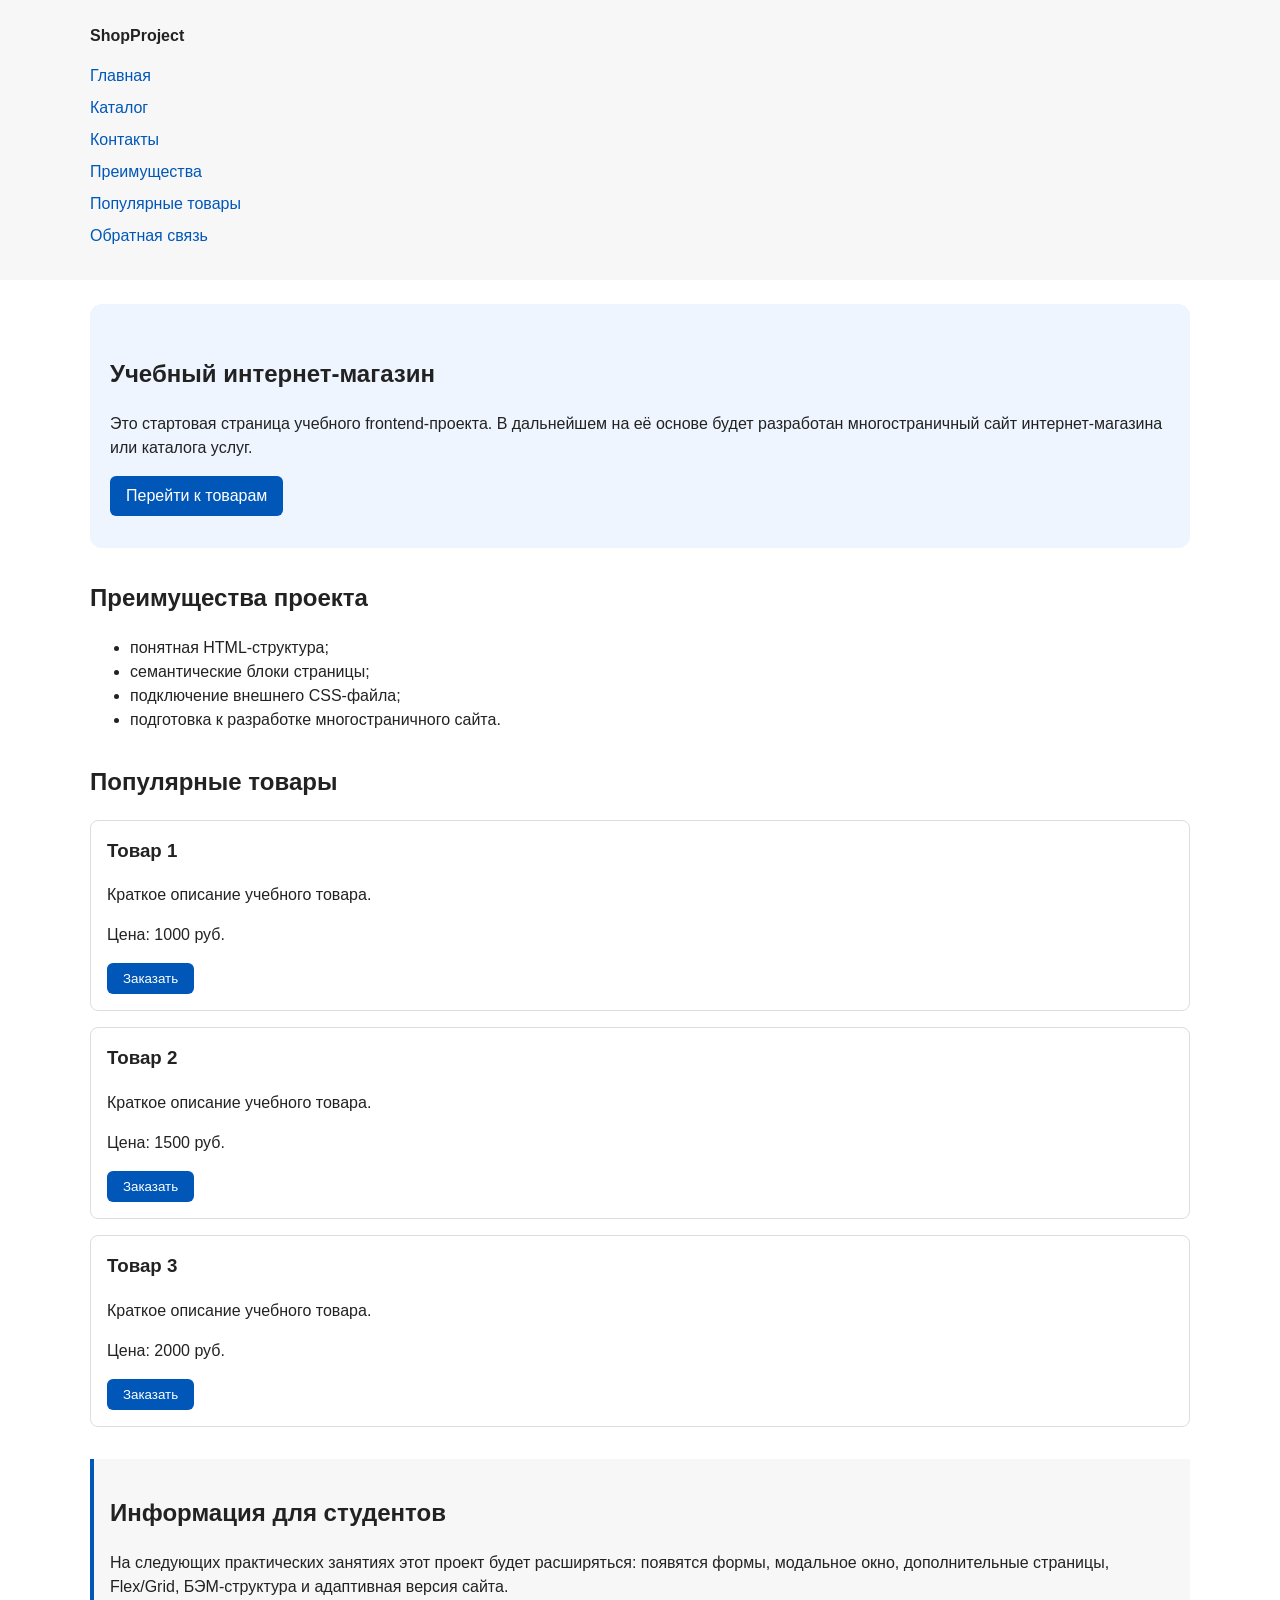
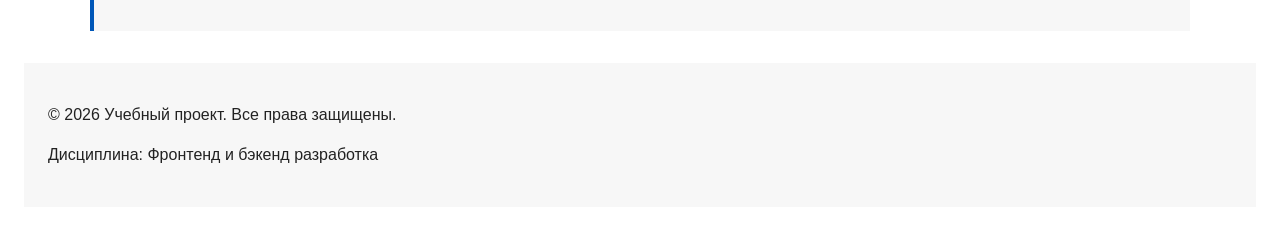
==== index.html @ a0bdad2a "feat: add multi-page structure navigation and anchors" ====
<!DOCTYPE html>
<html lang="ru">
<head>
  <meta charset="UTF-8">
  <meta name="viewport" content="width=device-width, initial-scale=1.0">
  <title>Учебный интернет-магазин</title>
  <link rel="stylesheet" href="css/style.css">
  <script src="js/main.js" defer></script>
  <meta property="og:type" content="website">
    <meta property="og:title" content="Учебный интернет-магазин">
    <meta property="og:description" content="Учебный frontend-проект интернет-магазина.">
    <meta property="og:image" content="https://menvika.github.io/kr1-html-css-shop/images/сatalog.jpg">
</head>
<body>
    <header>
  <div class="site-header">
    <a class="site-logo" href="index.html">ShopProject</a>
<nav class="site-nav" aria-label="Основная навигация">
  <ul class="site-nav__list">
    <li><a href="index.html">Главная</a></li>
    <li><a href="catalog.html">Каталог</a></li>
    <li><a href="contacts.html">Контакты</a></li>
    <li><a href="index.html#advantages">Преимущества</a></li>
    <li><a href="index.html#popular">Популярные товары</a></li>
    <li><a href="index.html#contacts">Обратная связь</a></li>
  </ul>
</nav>

  </div>
</header>
<main>
  <section class="hero">
  <h1>Учебный интернет-магазин</h1>
  <p>
    Это стартовая страница учебного frontend-проекта.
    В дальнейшем на её основе будет разработан многостраничный сайт
    интернет-магазина или каталога услуг.
  </p>
  <a class="button" href="#popular">Перейти к товарам</a>
</section>
<section class="section" id="advantages">
  <h2>Преимущества проекта</h2>

  <ul class="advantages-list">
    <li>понятная HTML-структура;</li>
    <li>семантические блоки страницы;</li>
    <li>подключение внешнего CSS-файла;</li>
    <li>подготовка к разработке многостраничного сайта.</li>
  </ul>
</section>
<section class="section" id="popular">
  <h2>Популярные товары</h2>

  <article class="product-card">
    <h3>Товар 1</h3>
    <p>Краткое описание учебного товара.</p>
    <p>Цена: 1000 руб.</p>
    <button class="button product-card__button" type="button" data-product="Товар 1">
  Заказать
</button>

  </article>

  <article class="product-card">
    <h3>Товар 2</h3>
    <p>Краткое описание учебного товара.</p>
    <p>Цена: 1500 руб.</p>
    <button class="button product-card__button" type="button" data-product="Товар 2">
  Заказать
</button>

  </article>

  <article class="product-card">
    <h3>Товар 3</h3>
    <p>Краткое описание учебного товара.</p>
    <p>Цена: 2000 руб.</p>
    <button class="button product-card__button" type="button" data-product="Товар 3">
  Заказать
</button>
  </article>
</section>
  <aside class="aside-info">
    <h2>Информация для студентов</h2>
    <p>
      На следующих практических занятиях этот проект будет расширяться:
      появятся формы, модальное окно, дополнительные страницы, Flex/Grid,
      БЭМ-структура и адаптивная версия сайта.
    </p>
  </aside>
  <footer id="contacts">
    <p>&copy; 2026 Учебный проект. Все права защищены.</p>
    <p>Дисциплина: Фронтенд и бэкенд разработка</p>
  </footer>
</main>
<dialog class="order-dialog" id="order-dialog" aria-labelledby="order-dialog-title">
  <h2 id="order-dialog-title">Оформление заявки</h2>

  <form class="order-form" id="order-form" action="#" method="post" novalidate>
    <input id="selected-product" name="selected-product" type="hidden">

    <div class="form-field">
      <label for="order-name">Имя</label>
      <input
        id="order-name"
        name="name"
        type="text"
        placeholder="Введите ваше имя"
        minlength="2"
        autocomplete="given-name"
        required
      >
    </div>

    <div class="form-field">
      <label for="order-email">E-mail</label>
      <input
        id="order-email"
        name="email"
        type="email"
        placeholder="example@mail.ru"
        autocomplete="email"
        required
      >
    </div>

    <div class="form-field">
      <label for="order-phone">Телефон</label>
      <input
        id="order-phone"
        name="phone"
        type="tel"
        inputmode="tel"
        placeholder="+7 (900) 000-00-00"
        pattern="^\+7 \(\d{3}\) \d{3}-\d{2}-\d{2}$"
        required
      >
      <small>Формат: +7 (900) 000-00-00</small>
    </div>

    <div class="form-field">
      <label for="order-date">Дата связи</label>
      <input
        id="order-date"
        name="date"
        type="date"
      >
    </div>

    <div class="form-field">
      <label for="order-topic">Тема заявки</label>
      <select id="order-topic" name="topic" required>
        <option value="">Выберите тему</option>
        <option value="product">Заказ товара</option>
        <option value="consultation">Консультация</option>
        <option value="delivery">Доставка</option>
      </select>
</div>

    <div class="form-field">
      <label for="order-comment">Комментарий</label>
      <textarea
        id="order-comment"
        name="comment"
        rows="4"
        placeholder="Укажите дополнительную информацию"
      ></textarea>
    </div>

    <div class="form-field form-field--checkbox">
      <label>
        <input
          id="order-agreement"
          name="agreement"
          type="checkbox"
          required
        >
        Я согласен на обработку данных
      </label>
    </div>

    <div class="form-actions">
      <button type="button" id="close-order-dialog">Закрыть</button>
      <button type="submit">Отправить заявку</button>
    </div>
  </form>
</dialog>

<p class="success-message" id="success-message" hidden>
  Форма успешно отправлена!
</p>

</body>
</html>
---- css/style.css ----
/* ===============================
   1. Переменные проекта
   =============================== */
:root {
  /* Основные цвета проекта */
  --color-bg: #ffffff;
  --color-text: #222222;
  --color-muted: #666666;
  --color-primary: #0057b8;
  --color-primary-dark: #003f86;
  --color-border: #dddddd;
  --color-surface: #f7f7f7;
  --color-surface-accent: #eef5ff;
  --color-danger: #b00020;
  --color-success: #168a2f;
  --color-success-bg: #eefaf0;
  --color-white: #ffffff;

  /* Отступы */
  --space-xs: 4px;
  --space-sm: 8px;
  --space-md: 16px;
  --space-lg: 24px;
  --space-xl: 32px;

  /* Скругления */
  --radius-sm: 6px;
  --radius-md: 8px;
  --radius-lg: 12px;

  /* Размеры */
  --container-width: 1100px;
}

/* ===============================
   2. Базовые стили
   =============================== */

* {
  box-sizing: border-box;
}

body {
  margin: 0;
  font-family: Arial, sans-serif;
  line-height: 1.5;
  color: var(--color-text);
  background-color: var(--color-bg);
}

/* ===============================
   3. Общие элементы интерфейса
   =============================== */

a {
  color: var(--color-primary);
}

a:hover {
  color: var(--color-primary-dark);
}

a:focus-visible {
  outline: 2px solid var(--color-primary);
  outline-offset: 3px;
}

/* ===============================
   4. Компоненты страницы
   =============================== */

.hero {
  max-width: var(--container-width);
  margin: 0 auto var(--space-xl);
  padding: var(--space-xl) var(--space-lg);
  background-color: var(--color-surface-accent);
  border-radius: var(--radius-lg);
}

.section {
  max-width: var(--container-width);
  margin: 0 auto var(--space-xl);
}

.section h2 {
  margin-top: 0;
}

/* ===============================
   5. Форма и модальное окно
   =============================== */

.order-dialog {
  width: min(100% - 32px, 560px);
  padding: var(--space-lg);
  border: none;
  border-radius: var(--radius-lg);
}

.order-dialog::backdrop {
  background-color: rgba(0, 0, 0, 0.5);
}

.form-field {
  margin-bottom: var(--space-md);
}

.form-field label {
  display: block;
  margin-bottom: var(--space-xs);
}

.form-field input,
.form-field select,
.form-field textarea {
  width: 100%;
  padding: 10px 12px;
  border: 1px solid var(--color-border);
  border-radius: var(--radius-sm);
  font: inherit;
}

.form-field input[type="checkbox"] {
  width: auto;
}

.form-field small {
  display: block;
  margin-top: var(--space-xs);
  color: var(--color-muted);
}

* {
  box-sizing: border-box;
}

header,
main,
footer {
  padding: var(--space-lg);
}

header {
  background-color: var(--color-surface);
}

footer {
  background-color: var(--color-surface);
}

/*
  Ограничиваем ширину содержимого шапки,
  чтобы оно не растягивалось слишком сильно на широких экранах.
*/
.site-header {
  max-width: 1100px;
  margin: 0 auto;
}

/*
  Оформляем текстовый логотип.
*/
.site-logo {
  font-weight: bold;
  text-decoration: none;
  color: #222222;
}

/*
  Убираем стандартные отступы и маркеры списка навигации.
*/
.site-nav__list {
  padding: 0;
  margin: 16px 0 0;
  list-style: none;
}

/*
  Добавляем расстояние между пунктами меню.
*/
.site-nav__list li {
  margin-bottom: 8px;
}

/*
  Оформляем ссылки меню.
*/
.site-nav__list a {
  color: #0057b8;
  text-decoration: none;
}

/*
  При наведении мыши подчёркиваем ссылку.
  Подробно состояния интерфейса будут рассмотрены в практической работе 1.7.
*/
.site-nav__list a:hover {
  text-decoration: underline;
}
/*
  Hero-блок — первый крупный блок страницы.
  Он визуально отделяется от остальных разделов фоном и отступами.
*/
.hero {
  max-width: 1100px;
  margin: 0 auto 32px;
  padding: 32px 20px;
  background-color: #eef5ff;
  border-radius: 12px;
}

/*
  Общий класс для разделов страницы.
*/
.section {
  max-width: 1100px;
  margin: 0 auto 32px;
}

/*
  Убираем лишний верхний отступ у заголовков разделов.
*/
.section h2 {
  margin-top: 0;
}
/*
  Карточка товара — самостоятельный блок.
  На следующих занятиях карточки будут доработаны и выстроены в сетку.
*/
.product-card {
  margin-bottom: var(--space-md);
  padding: var(--space-md);
  border: 1px solid var(--color-border);
  border-radius: var(--radius-md);
  background-color: var(--color-bg);
}

.product-card:hover {
  border-color: var(--color-primary);
}

.product-card h3 {
  margin-top: 0;
}

/*
  Пока это обычная ссылка, но визуально она оформляется как кнопка.
*/
.button {
  display: inline-block;
  padding: var(--space-sm) var(--space-md);
  color: var(--color-white);
  background-color: var(--color-primary);
  text-decoration: none;
  border: none;
  border-radius: var(--radius-sm);
  cursor: pointer;
}

.button:hover {
  background-color: var(--color-primary-dark);
}

.button:focus-visible {
  outline: 2px solid var(--color-primary);
  outline-offset: 3px;
}

.button:disabled {
  opacity: 0.6;
  cursor: not-allowed;
}

/*
  Дополнительный информационный блок.
*/
.aside-info {
  max-width: var(--container-width);
  margin: 0 auto var(--space-xl);
  padding: var(--space-md);
  border-left: 4px solid var(--color-primary);
  background-color: var(--color-surface);
}


/*
  Видимый фокус для клавиатурной навигации.
*/
.form-field input:hover,
.form-field select:hover,
.form-field textarea:hover {
  border-color: var(--color-primary);
}

.form-field input:focus-visible,
.form-field select:focus-visible,
.form-field textarea:focus-visible,
.form-actions button:focus-visible {
  outline: 2px solid var(--color-primary);
  outline-offset: 3px;
}

[aria-invalid="true"] {
  border-color: var(--color-danger);
}

/*
  Кнопки формы.
*/
.form-actions {
  display: flex;
  gap: 12px;
  margin-top: 20px;
}

/*
  Сообщение об успешной отправке.
*/
.success-message {
  max-width: var(--container-width);
  margin: var(--space-lg) auto;
  padding: var(--space-md);
  border-left: 4px solid var(--color-success);
  background-color: var(--color-success-bg);
}
.breadcrumbs {
  max-width: var(--container-width);
  margin: 0 auto var(--space-md);
  font-size: 14px;
  color: var(--color-muted);
}

.breadcrumbs a {
  color: var(--color-primary);
}

.breadcrumbs span::before {
  content: " / ";
  color: var(--color-muted);
}
html {
  scroll-behavior: smooth;
}
:target {
  outline: 2px dashed var(--color-primary);
  outline-offset: 4px;
}
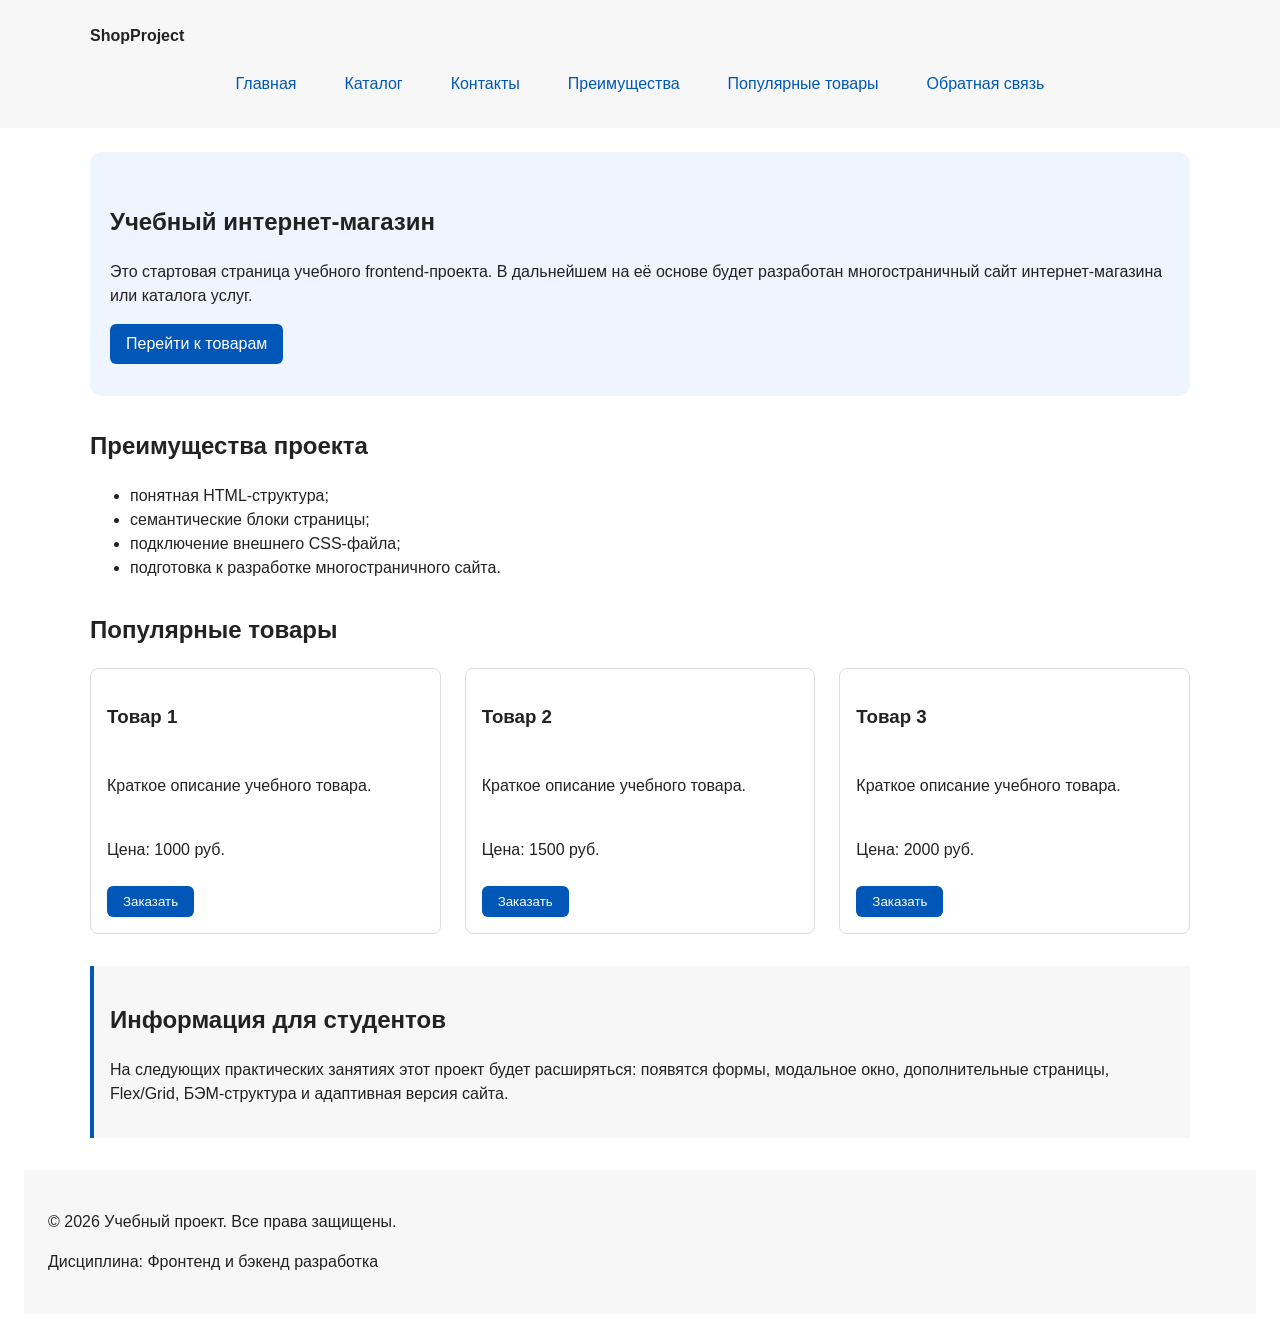
==== commit 961ada34: "feat: add flex navigation and grid catalog layout" ====
--- a/index.html
+++ b/index.html
@@ -51,34 +51,34 @@
 <section class="section" id="popular">
   <h2>Популярные товары</h2>
 
-  <article class="product-card">
-    <h3>Товар 1</h3>
-    <p>Краткое описание учебного товара.</p>
-    <p>Цена: 1000 руб.</p>
-    <button class="button product-card__button" type="button" data-product="Товар 1">
-  Заказать
-</button>
+  <div class="products-grid">
+    <article class="product-card">
+      <h3>Товар 1</h3>
+      <p>Краткое описание учебного товара.</p>
+      <p>Цена: 1000 руб.</p>
+      <button class="button product-card__button" type="button" data-product="Товар 1">
+        Заказать
+      </button>
+    </article>
 
-  </article>
+    <article class="product-card">
+      <h3>Товар 2</h3>
+      <p>Краткое описание учебного товара.</p>
+      <p>Цена: 1500 руб.</p>
+      <button class="button product-card__button" type="button" data-product="Товар 2">
+        Заказать
+      </button>
+    </article>
 
-  <article class="product-card">
-    <h3>Товар 2</h3>
-    <p>Краткое описание учебного товара.</p>
-    <p>Цена: 1500 руб.</p>
-    <button class="button product-card__button" type="button" data-product="Товар 2">
-  Заказать
-</button>
-
-  </article>
-
-  <article class="product-card">
-    <h3>Товар 3</h3>
-    <p>Краткое описание учебного товара.</p>
-    <p>Цена: 2000 руб.</p>
-    <button class="button product-card__button" type="button" data-product="Товар 3">
-  Заказать
-</button>
-  </article>
+    <article class="product-card">
+      <h3>Товар 3</h3>
+      <p>Краткое описание учебного товара.</p>
+      <p>Цена: 2000 руб.</p>
+      <button class="button product-card__button" type="button" data-product="Товар 3">
+        Заказать
+      </button>
+    </article>
+  </div>
 </section>
   <aside class="aside-info">
     <h2>Информация для студентов</h2>
--- a/css/style.css
+++ b/css/style.css
@@ -170,24 +170,27 @@
   Убираем стандартные отступы и маркеры списка навигации.
 */
 .site-nav__list {
+  display: flex;
+  flex-wrap: wrap;
+  justify-content: center;
+  align-items: center;
+  gap: var(--space-md);
   padding: 0;
-  margin: 16px 0 0;
+  margin: var(--space-md) 0 0;
   list-style: none;
 }
 
-/*
-  Добавляем расстояние между пунктами меню.
-*/
-.site-nav__list li {
-  margin-bottom: 8px;
-}
-
-/*
-  Оформляем ссылки меню.
-*/
 .site-nav__list a {
-  color: #0057b8;
+  display: inline-block;
+  padding: var(--space-sm) var(--space-md);
+  color: var(--color-primary);
   text-decoration: none;
+  border-radius: var(--radius-sm);
+}
+
+.site-nav__list a:hover {
+  color: var(--color-white);
+  background-color: var(--color-primary);
 }
 
 /*
@@ -225,22 +228,21 @@
 }
 /*
   Карточка товара — самостоятельный блок.
-  На следующих занятиях карточки будут доработаны и выстроены в сетку.
 */
 .product-card {
-  margin-bottom: var(--space-md);
+  display: flex;
+  flex-direction: column;
+  gap: var(--space-sm);
+  margin-bottom: 0;
   padding: var(--space-md);
   border: 1px solid var(--color-border);
   border-radius: var(--radius-md);
   background-color: var(--color-bg);
 }
 
-.product-card:hover {
-  border-color: var(--color-primary);
-}
-
-.product-card h3 {
-  margin-top: 0;
+.product-card .button {
+  margin-top: auto;
+  align-self: flex-start;
 }
 
 /*
@@ -345,6 +347,57 @@
   outline: 2px dashed var(--color-primary);
   outline-offset: 4px;
 }
-
-
-
+.products-grid {
+  display: grid;
+  grid-template-columns: repeat(3, 1fr);
+  gap: var(--space-lg);
+}
+.catalog-layout {
+  max-width: var(--container-width);
+  margin: 0 auto var(--space-xl);
+  display: grid;
+  grid-template-columns: 260px 1fr;
+  grid-template-areas: "filters products";
+  gap: var(--space-lg);
+}
+
+.catalog-filters {
+  grid-area: filters;
+  padding: var(--space-md);
+  border: 1px solid var(--color-border);
+  border-radius: var(--radius-md);
+  background-color: var(--color-surface);
+}
+
+.catalog-products {
+  grid-area: products;
+}
+
+.filters-form {
+  display: grid;
+  gap: var(--space-md);
+}
+
+.filters-form fieldset {
+  margin: 0;
+  padding: var(--space-md);
+  border: 1px solid var(--color-border);
+  border-radius: var(--radius-sm);
+}
+
+.filters-form legend {
+  font-weight: 700;
+}
+
+.filters-form label {
+  display: block;
+  margin-bottom: var(--space-sm);
+}
+
+.filters-form input[type="number"] {
+  width: 100%;
+  padding: 8px 10px;
+  border: 1px solid var(--color-border);
+  border-radius: var(--radius-sm);
+  font: inherit;
+}
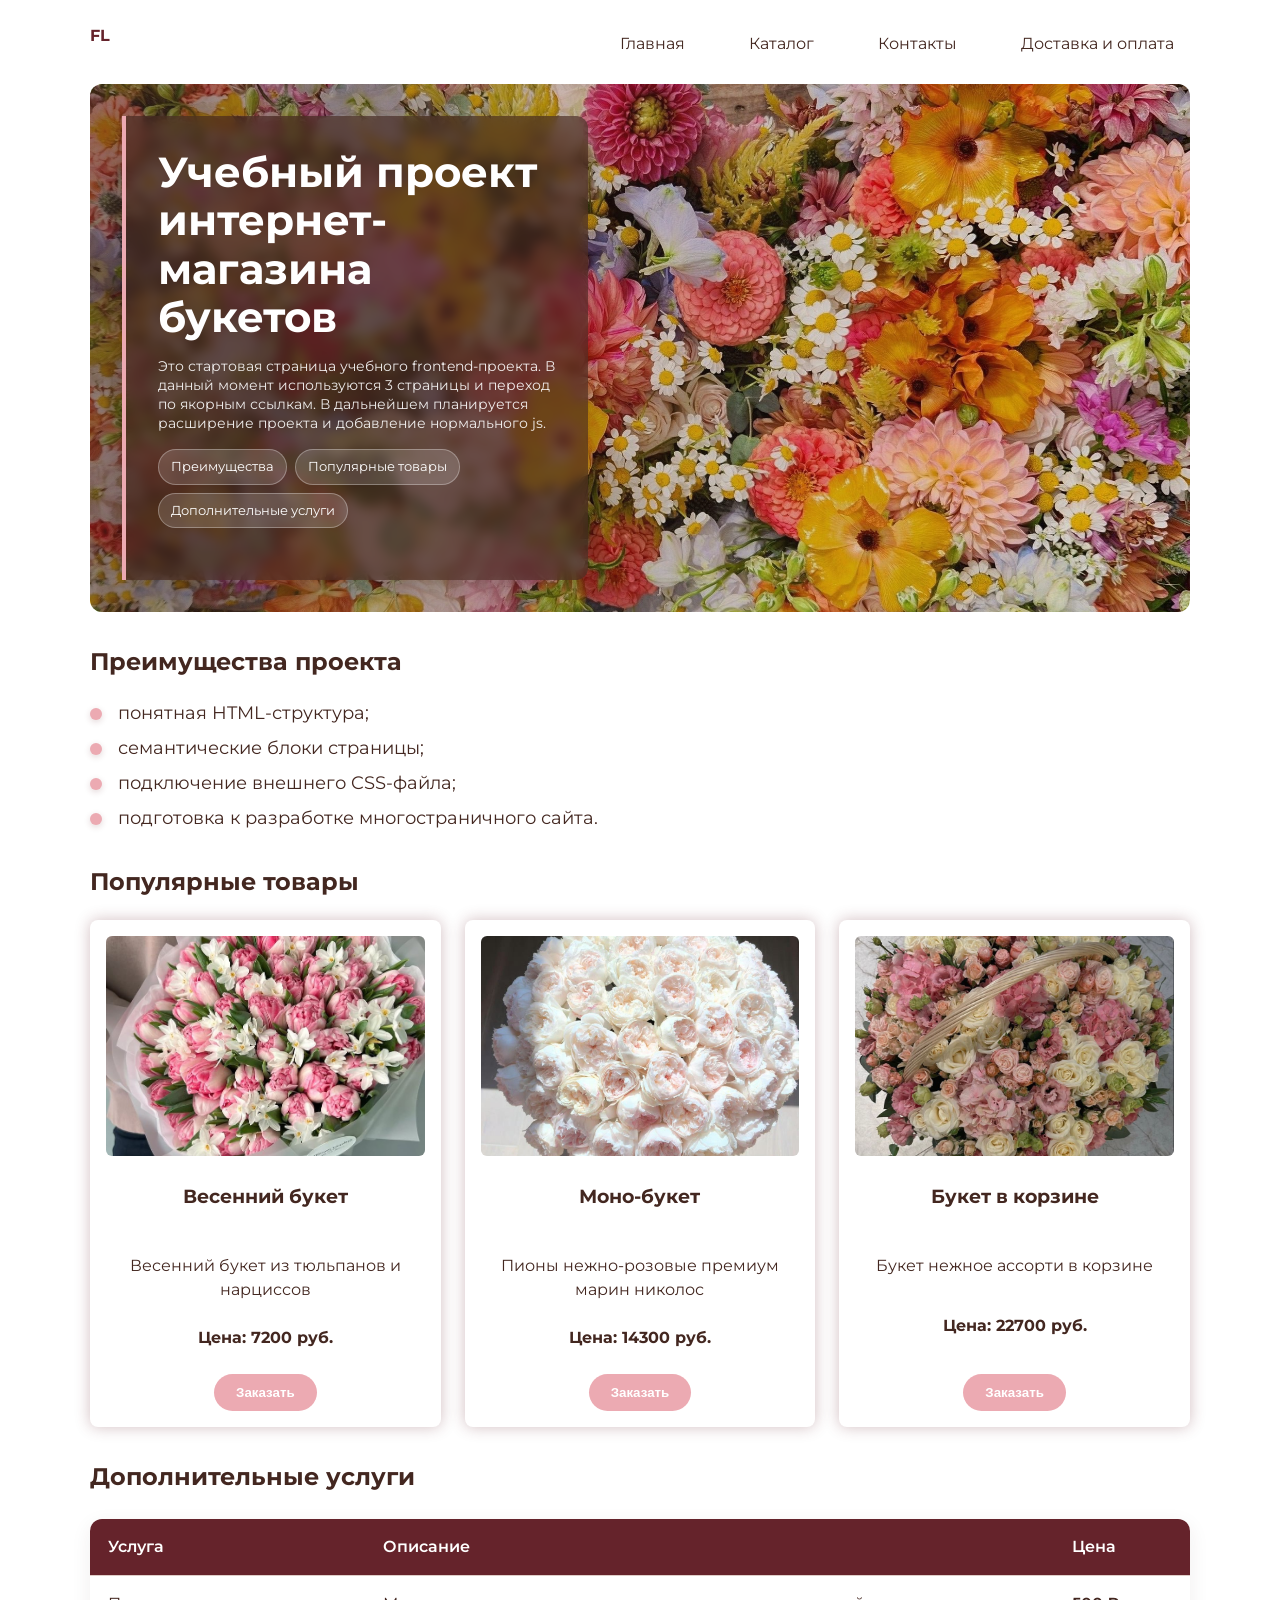
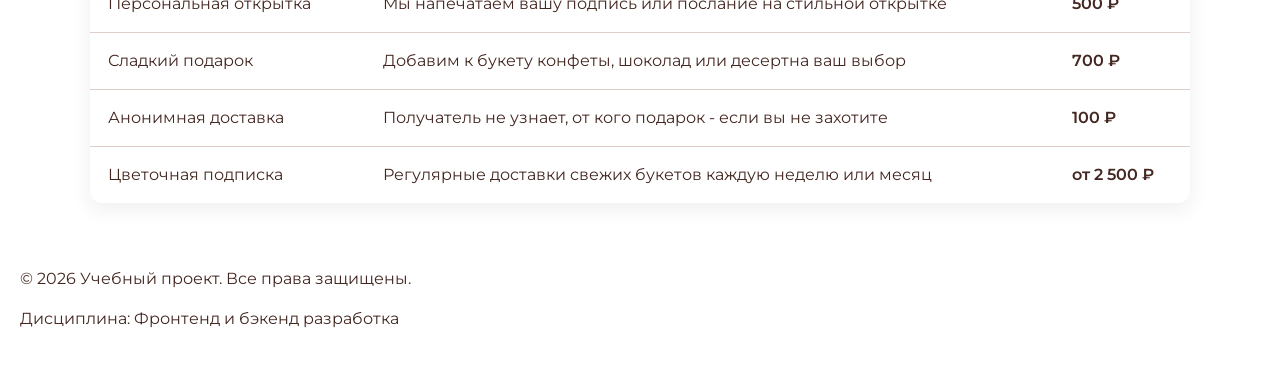
==== commit 91ef1b23: "1 часть дополнений к проекту" ====
--- a/index.html
+++ b/index.html
@@ -1,194 +1,199 @@
 <!DOCTYPE html>
 <html lang="ru">
-<head>
-  <meta charset="UTF-8">
-  <meta name="viewport" content="width=device-width, initial-scale=1.0">
-  <title>Учебный интернет-магазин</title>
-  <link rel="stylesheet" href="css/style.css">
-  <script src="js/main.js" defer></script>
-  <meta property="og:type" content="website">
-    <meta property="og:title" content="Учебный интернет-магазин">
-    <meta property="og:description" content="Учебный frontend-проект интернет-магазина.">
-    <meta property="og:image" content="https://menvika.github.io/kr1-html-css-shop/images/сatalog.jpg">
-</head>
-<body>
+  <head>
+    <meta charset="UTF-8" />
+    <meta name="viewport" content="width=device-width, initial-scale=1.0" />
+    <title>Учебный интернет-магазин цветов</title>
+    <link href="https://fonts.googleapis.com/css2?family=Montserrat:wght@300;400;700&display=swap" rel="stylesheet" />
+    <link rel="stylesheet" href="css/style.css" />
+    <link rel="icon" href="images/icon.png" type="image/png" />
+    <script src="js/main.js" defer></script>
+    <meta property="og:type" content="website" />
+    <meta property="og:title" content="Учебный интернет-магазин цветов" />
+    <meta property="og:description" content="Учебный frontend-проект интернет-магазина цветов." />
+    <meta property="og:image" content="https://menvika.github.io/kr1-html-css-shop/images/сatalog.jpg" />
+  </head>
+  <body>
     <header>
-  <div class="site-header">
-    <a class="site-logo" href="index.html">ShopProject</a>
-<nav class="site-nav" aria-label="Основная навигация">
-  <ul class="site-nav__list">
-    <li><a href="index.html">Главная</a></li>
-    <li><a href="catalog.html">Каталог</a></li>
-    <li><a href="contacts.html">Контакты</a></li>
-    <li><a href="index.html#advantages">Преимущества</a></li>
-    <li><a href="index.html#popular">Популярные товары</a></li>
-    <li><a href="index.html#contacts">Обратная связь</a></li>
-  </ul>
-</nav>
+      <div class="site-header">
+        <nav class="site-nav" aria-label="Основная навигация">
+          <a class="site-logo" href="index.html">FL</a>
+          <ul class="site-nav__list">
+            <li><a href="index.html">Главная</a></li>
+            <li><a href="catalog.html">Каталог</a></li>
+            <li><a href="contacts.html">Контакты</a></li>
+            <li><a href="dostav.html">Доставка и оплата</a></li>
+          </ul>
+        </nav>
+      </div>
+    </header>
+    <main>
+      <section class="hero">
+        <section class="hero-image">
+          <div class="hero-content">
+            <div class="hero-desc">
+              <h1 class="hero-title">Учебный проект интернет-магазина букетов</h1>
+              <p>
+                Это стартовая страница учебного frontend-проекта. В данный момент
+                используются 3 страницы и переход по якорным ссылкам. В
+                дальнейшем планируется расширение проекта и добавление нормального
+                js.
+              </p>
+            </div>
 
-  </div>
-</header>
-<main>
-  <section class="hero">
-  <h1>Учебный интернет-магазин</h1>
-  <p>
-    Это стартовая страница учебного frontend-проекта.
-    В дальнейшем на её основе будет разработан многостраничный сайт
-    интернет-магазина или каталога услуг.
-  </p>
-  <a class="button" href="#popular">Перейти к товарам</a>
-</section>
-<section class="section" id="advantages">
-  <h2>Преимущества проекта</h2>
+            <nav class="hero-links">
+              <ul>
+                <li><a href="index.html#advantages">Преимущества</a></li>
+                <li><a href="index.html#popular">Популярные товары</a></li>
+                <li><a href="index.html#dopoln">Дополнительные услуги</a></li>
+              </ul>
+            </nav>
+          </div>
+        </section>
+      </section>
 
-  <ul class="advantages-list">
-    <li>понятная HTML-структура;</li>
-    <li>семантические блоки страницы;</li>
-    <li>подключение внешнего CSS-файла;</li>
-    <li>подготовка к разработке многостраничного сайта.</li>
-  </ul>
-</section>
-<section class="section" id="popular">
-  <h2>Популярные товары</h2>
+      <section class="section" id="advantages">
+        <h2>Преимущества проекта</h2>
 
-  <div class="products-grid">
-    <article class="product-card">
-      <h3>Товар 1</h3>
-      <p>Краткое описание учебного товара.</p>
-      <p>Цена: 1000 руб.</p>
-      <button class="button product-card__button" type="button" data-product="Товар 1">
-        Заказать
-      </button>
-    </article>
+        <ul class="advantages-list">
+          <li>понятная HTML-структура;</li>
+          <li>семантические блоки страницы;</li>
+          <li>подключение внешнего CSS-файла;</li>
+          <li>подготовка к разработке многостраничного сайта.</li>
+        </ul>
+      </section>
 
-    <article class="product-card">
-      <h3>Товар 2</h3>
-      <p>Краткое описание учебного товара.</p>
-      <p>Цена: 1500 руб.</p>
-      <button class="button product-card__button" type="button" data-product="Товар 2">
-        Заказать
-      </button>
-    </article>
+      <section class="section" id="popular">
+        <h2>Популярные товары</h2>
 
-    <article class="product-card">
-      <h3>Товар 3</h3>
-      <p>Краткое описание учебного товара.</p>
-      <p>Цена: 2000 руб.</p>
-      <button class="button product-card__button" type="button" data-product="Товар 3">
-        Заказать
-      </button>
-    </article>
-  </div>
-</section>
-  <aside class="aside-info">
-    <h2>Информация для студентов</h2>
-    <p>
-      На следующих практических занятиях этот проект будет расширяться:
-      появятся формы, модальное окно, дополнительные страницы, Flex/Grid,
-      БЭМ-структура и адаптивная версия сайта.
-    </p>
-  </aside>
-  <footer id="contacts">
-    <p>&copy; 2026 Учебный проект. Все права защищены.</p>
-    <p>Дисциплина: Фронтенд и бэкенд разработка</p>
-  </footer>
-</main>
-<dialog class="order-dialog" id="order-dialog" aria-labelledby="order-dialog-title">
-  <h2 id="order-dialog-title">Оформление заявки</h2>
+        <div class="products-grid">
+          <article class="product-card">
+            <img src="images/fl1.jpg" class="product-card__image" alt="Весенний букет" />
+            <h3>Весенний букет</h3>
+            <p>Весенний букет из тюльпанов и нарциссов</p>
+            <p class="product-price">Цена: 7200 руб.</p>
+            <button class="button product-card__button" type="button" data-product="Товар 1">Заказать</button>
+          </article>
 
-  <form class="order-form" id="order-form" action="#" method="post" novalidate>
-    <input id="selected-product" name="selected-product" type="hidden">
+          <article class="product-card">
+            <img src="images/fl2.jpg" class="product-card__image" alt="Моно-букет" />
+            <h3>Моно-букет</h3>
+            <p>Пионы нежно-розовые премиум марин николос</p>
+            <p class="product-price">Цена: 14300 руб.</p>
+            <button class="button product-card__button" type="button" data-product="Товар 2">Заказать</button>
+          </article>
 
-    <div class="form-field">
-      <label for="order-name">Имя</label>
-      <input
-        id="order-name"
-        name="name"
-        type="text"
-        placeholder="Введите ваше имя"
-        minlength="2"
-        autocomplete="given-name"
-        required
-      >
-    </div>
+          <article class="product-card">
+            <img src="images/fl3.jpg" class="product-card__image" alt="Букет в корзине" />
+            <h3>Букет в корзине</h3>
+            <p>Букет нежное ассорти в корзине</p>
+            <p class="product-price">Цена: 22700 руб.</p>
+            <button class="button product-card__button" type="button" data-product="Товар 3">Заказать</button>
+          </article>
+        </div>
+      </section>
 
-    <div class="form-field">
-      <label for="order-email">E-mail</label>
-      <input
-        id="order-email"
-        name="email"
-        type="email"
-        placeholder="example@mail.ru"
-        autocomplete="email"
-        required
-      >
-    </div>
+      <section id="dopoln" class="section">
+        <h2>Дополнительные услуги</h2>
 
-    <div class="form-field">
-      <label for="order-phone">Телефон</label>
-      <input
-        id="order-phone"
-        name="phone"
-        type="tel"
-        inputmode="tel"
-        placeholder="+7 (900) 000-00-00"
-        pattern="^\+7 \(\d{3}\) \d{3}-\d{2}-\d{2}$"
-        required
-      >
-      <small>Формат: +7 (900) 000-00-00</small>
-    </div>
+        <table class="services-table">
+          <thead>
+            <tr>
+              <th>Услуга</th>
+              <th>Описание</th>
+              <th>Цена</th>
+            </tr>
+          </thead>
 
-    <div class="form-field">
-      <label for="order-date">Дата связи</label>
-      <input
-        id="order-date"
-        name="date"
-        type="date"
-      >
-    </div>
+          <tbody>
+            <tr>
+              <td>Персональная открытка</td>
+              <td>Мы напечатаем вашу подпись или послание на стильной открытке</td>
+              <td>500 ₽</td>
+            </tr>
 
-    <div class="form-field">
-      <label for="order-topic">Тема заявки</label>
-      <select id="order-topic" name="topic" required>
-        <option value="">Выберите тему</option>
-        <option value="product">Заказ товара</option>
-        <option value="consultation">Консультация</option>
-        <option value="delivery">Доставка</option>
-      </select>
-</div>
+            <tr>
+              <td>Сладкий подарок</td>
+              <td>Добавим к букету конфеты, шоколад или десертна ваш выбор</td>
+              <td>700 ₽</td>
+            </tr>
 
-    <div class="form-field">
-      <label for="order-comment">Комментарий</label>
-      <textarea
-        id="order-comment"
-        name="comment"
-        rows="4"
-        placeholder="Укажите дополнительную информацию"
-      ></textarea>
-    </div>
+            <tr>
+              <td>Анонимная доставка</td>
+              <td>Получатель не узнает, от кого подарок - если вы не захотите</td>
+              <td>100 ₽</td>
+            </tr>
 
-    <div class="form-field form-field--checkbox">
-      <label>
-        <input
-          id="order-agreement"
-          name="agreement"
-          type="checkbox"
-          required
-        >
-        Я согласен на обработку данных
-      </label>
-    </div>
+            <tr>
+              <td>Цветочная подписка</td>
+              <td>Регулярные доставки свежих букетов каждую неделю или месяц</td>
+              <td>от 2 500 ₽</td>
+            </tr>
+          </tbody>
+        </table>
+      </section>
 
-    <div class="form-actions">
-      <button type="button" id="close-order-dialog">Закрыть</button>
-      <button type="submit">Отправить заявку</button>
-    </div>
-  </form>
-</dialog>
+      <footer id="contacts">
+        <p>&copy; 2026 Учебный проект. Все права защищены.</p>
+        <p>Дисциплина: Фронтенд и бэкенд разработка</p>
+      </footer>
+    </main>
 
-<p class="success-message" id="success-message" hidden>
-  Форма успешно отправлена!
-</p>
+    <dialog class="order-dialog" id="order-dialog" aria-labelledby="order-dialog-title">
+      <h2 id="order-dialog-title">Оформление заявки</h2>
 
-</body>
+      <form class="order-form" id="order-form" action="#" method="post" novalidate>
+        <input id="selected-product" name="selected-product" type="hidden" />
+
+        <div class="form-field">
+          <label for="order-name">Имя</label>
+          <input id="order-name" name="name" type="text" placeholder="Введите ваше имя" minlength="2" autocomplete="given-name" required />
+        </div>
+
+        <div class="form-field">
+          <label for="order-email">E-mail</label>
+          <input id="order-email" name="email" type="email" placeholder="example@mail.ru" autocomplete="email" required />
+        </div>
+
+        <div class="form-field">
+          <label for="order-phone">Телефон</label>
+          <input id="order-phone" name="phone" type="tel" inputmode="tel" placeholder="+7 (900) 000-00-00" pattern="^\+7 \(\d{3}\) \d{3}-\d{2}-\d{2}$" required />
+          <small>Формат: +7 (900) 000-00-00</small>
+        </div>
+
+        <div class="form-field">
+          <label for="order-date">Дата связи</label>
+          <input id="order-date" name="date" type="date" />
+        </div>
+
+        <div class="form-field">
+          <label for="order-topic">Тема заявки</label>
+          <select id="order-topic" name="topic" required>
+            <option value="">Выберите тему</option>
+            <option value="product">Заказ товара</option>
+            <option value="consultation">Консультация</option>
+            <option value="delivery">Доставка</option>
+          </select>
+        </div>
+
+        <div class="form-field">
+          <label for="order-comment">Комментарий</label>
+          <textarea id="order-comment" name="comment" rows="4" placeholder="Укажите дополнительную информацию"></textarea>
+        </div>
+
+        <div class="form-field form-field--checkbox">
+          <label>
+            <input id="order-agreement" name="agreement" type="checkbox" required /> Я согласен на обработку данных
+          </label>
+        </div>
+
+        <div class="form-actions">
+          <button type="button" id="close-order-dialog">Закрыть</button>
+          <button type="submit">Отправить заявку</button>
+        </div>
+      </form>
+    </dialog>
+
+    <p class="success-message" id="success-message" hidden>Форма успешно отправлена!</p>
+  </body>
 </html>
--- a/css/style.css
+++ b/css/style.css
@@ -1,20 +1,23 @@
+
 /* ===============================
    1. Переменные проекта
    =============================== */
+
 :root {
   /* Основные цвета проекта */
   --color-bg: #ffffff;
-  --color-text: #222222;
-  --color-muted: #666666;
-  --color-primary: #0057b8;
-  --color-primary-dark: #003f86;
-  --color-border: #dddddd;
-  --color-surface: #f7f7f7;
+  --color-text: #432720;
+  --color-black: #000000;
+  --color-primary: #ecaab2;
+  --color-primary-dark: #65232b;
+  --color-border: #dfcdc7;
+  --color-surface: #ffffff;
   --color-surface-accent: #eef5ff;
-  --color-danger: #b00020;
-  --color-success: #168a2f;
+  --color-danger: #7e212c;
+  --color-success: #4cab60;
   --color-success-bg: #eefaf0;
   --color-white: #ffffff;
+  --color-ivory: #f8e5d7;
 
   /* Отступы */
   --space-xs: 4px;
@@ -32,6 +35,7 @@
   --container-width: 1100px;
 }
 
+
 /* ===============================
    2. Базовые стили
    =============================== */
@@ -42,12 +46,18 @@
 
 body {
   margin: 0;
-  font-family: Arial, sans-serif;
+  font-family: 'Montserrat', system-ui, -apple-system, 'Segoe UI', Roboto,
+    'Helvetica Neue', Arial, sans-serif;
   line-height: 1.5;
   color: var(--color-text);
   background-color: var(--color-bg);
 }
 
+html {
+  scroll-behavior: smooth;
+}
+
+
 /* ===============================
    3. Общие элементы интерфейса
    =============================== */
@@ -65,17 +75,252 @@
   outline-offset: 3px;
 }
 
-/* ===============================
-   4. Компоненты страницы
+
+/* ===============================
+   4. Шапка сайта
+   =============================== */
+
+header,
+footer {
+  padding: var(--space-md);
+}
+
+header {
+  background-color: var(--color-surface);
+}
+
+footer {
+  background-color: var(--color-surface);
+}
+
+.site-header {
+  max-width: 1100px;
+  margin: 0 auto;
+}
+
+.site-logo {
+  font-weight: bold;
+  text-decoration: none;
+  color: var(--color-primary-dark);
+  float: left;
+}
+
+.site-nav__list {
+  display: flex;
+  flex-wrap: wrap;
+  justify-content: right;
+  align-items: center;
+  gap: var(--space-xl);
+  padding: 0;
+  margin: var(--space-sm) 0 0;
+  list-style: none;
+}
+
+.site-nav__list a {
+  display: inline-block;
+  padding: var(--space-sm) var(--space-md);
+  color: var(--color-text);
+  text-decoration: none;
+  border-radius: var(--radius-sm);
+}
+
+.site-nav__list a:hover {
+  color: var(--color-primary-dark);
+  background-color: var(--color-white);
+}
+
+
+/* ===============================
+   5. Основной контент
+   =============================== */
+
+main {
+  padding: var(--space-xs);
+}
+
+
+/* ===============================
+   6. Hero-блок с фотографией
    =============================== */
 
 .hero {
   max-width: var(--container-width);
   margin: 0 auto var(--space-xl);
-  padding: var(--space-xl) var(--space-lg);
-  background-color: var(--color-surface-accent);
+  padding: 0;
   border-radius: var(--radius-lg);
 }
+.hero-title {
+  font-weight: bold;
+}
+.hero-links {
+  margin-top: var(--space-md);
+}
+
+.hero-image {
+  position: relative;
+  max-width: var(--container-width);
+  min-height: clamp(320px, 45vh, 600px);
+  background-image: url('../images/flowers.jpg');
+  background-repeat: no-repeat;
+  background-position: center;
+  background-size: cover;
+  border-radius: var(--radius-lg);
+  display: flex;
+  align-items: center;
+  justify-content: flex-start;
+  padding: clamp(12px, 4vw, var(--space-xl));
+  overflow: hidden;
+}
+
+/* Затемнение фотографии */
+.hero-image::before {
+  content: "";
+  position: absolute;
+  inset: 0;
+
+  background: linear-gradient(
+    90deg,
+    rgba(67, 39, 32, 0.55) 0%,
+    rgba(67, 39, 32, 0.25) 45%,
+    rgba(67, 39, 32, 0.05) 100%
+  );
+
+  border-radius: var(--radius-lg);
+}
+
+
+/* ===============================
+   7. Текст на фотографии
+   =============================== */
+
+.hero-content {
+  position: relative;
+  z-index: 1;
+  max-width: clamp(220px, 45%, 560px);
+  padding: clamp(12px, 3vw, 32px);
+
+  text-align: left;
+  color: var(--color-white);
+
+  background: rgba(67, 39, 32, 0.65);
+
+  backdrop-filter: blur(6px);
+
+  border-left: 4px solid var(--color-primary);
+  border-radius: 0 var(--radius-lg) var(--radius-lg) 0;
+
+  box-shadow: 0 12px 35px rgba(0, 0, 0, 0.2);
+}
+
+.hero-content h1 {
+  margin: 0 0 16px;
+
+  font-size: 42px;
+  line-height: 1.15;
+  font-weight: 700;
+}
+
+.hero-content p {
+  margin: 0 0 20px;
+
+  font-size: 16px;
+  line-height: 1.6;
+
+  color: rgba(255, 255, 255, 0.9);
+}
+
+/* Paragraph inside the positioned hero description (if used) */
+.hero-desc p {
+  margin: 0;
+  line-height: 1.35;
+  font-size: clamp(13px, 1.1vw, 15px);
+}
+
+
+/* Навигационные ссылки на фотографии */
+
+.hero-content ul {
+  display: flex;
+  flex-wrap: wrap;
+
+  gap: 8px;
+
+  padding: 0;
+  margin: 0 0 20px;
+
+  list-style: none;
+}
+
+.hero-content li {
+  margin: 0;
+}
+
+.hero-content li a {
+  display: inline-block;
+
+  padding: 7px 12px;
+
+  color: var(--color-white);
+  background: rgba(255, 255, 255, 0.15);
+
+  border: 1px solid rgba(255, 255, 255, 0.3);
+  border-radius: 20px;
+
+  text-decoration: none;
+  font-size: 13px;
+
+  transition: 0.2s;
+}
+
+.hero-content li a:hover {
+  background: var(--color-primary);
+  color: var(--color-white);
+}
+
+
+/* ===============================
+   8. Кнопка
+   =============================== */
+
+.button {
+  display: inline-block;
+
+  padding: 11px 22px;
+
+  color: var(--color-white);
+  background-color: var(--color-primary);
+
+  text-decoration: none;
+
+  border: none;
+  border-radius: 20px;
+
+  cursor: pointer;
+
+  font-weight: 600;
+
+  transition: 0.2s;
+}
+
+.button:hover {
+  background-color: var(--color-primary-dark);
+  color: var(--color-white);
+}
+
+.button:focus-visible {
+  outline: 2px solid var(--color-primary);
+  outline-offset: 3px;
+}
+
+.button:disabled {
+  opacity: 0.6;
+  cursor: not-allowed;
+}
+
+
+/* ===============================
+   9. Общие разделы
+   =============================== */
 
 .section {
   max-width: var(--container-width);
@@ -86,13 +331,154 @@
   margin-top: 0;
 }
 
-/* ===============================
-   5. Форма и модальное окно
+/* Стили для списка преимуществ: кастомные круглые маркеры */
+.advantages-list {
+  list-style: none;
+  padding: 0;
+  margin: 0;
+  font-size: large;
+}
+
+.advantages-list li {
+  position: relative;
+  padding-left: 28px;
+  margin-bottom: var(--space-sm);
+}
+
+.advantages-list li::before {
+  content: "";
+  position: absolute;
+  left: 0;
+  top: 50%;
+  transform: translateY(-50%);
+  width: 12px;
+  height: 12px;
+  border-radius: 50%;
+  background: var(--color-primary);
+  box-shadow: 0 2px 6px rgba(102, 34, 40, 0.18);
+}
+
+
+/* ===============================
+   10. Карточки товаров
+   =============================== */
+
+.product-card {
+  display: flex;
+  flex-direction: column;
+
+  gap: var(--space-sm);
+
+  margin-bottom: 0;
+  padding: var(--space-md);
+
+  border-radius: var(--radius-md);
+
+  box-shadow: 0 0 15px #65232b4b;
+
+  background-color: var(--color-bg);
+
+  text-align: center;
+}
+.product-price {
+  font-weight: bold;
+  margin-top: auto;
+}
+
+.product-card .button {
+  margin-top: auto;
+  align-self: center;
+  text-align: center;
+  font-weight: bold;
+}
+
+
+/* ===============================
+   11. Сетка товаров
+   =============================== */
+
+.products-grid {
+  display: grid;
+  grid-template-columns: repeat(3, 1fr);
+  gap: var(--space-lg);
+}
+
+/* ===============================
+   11.1. Изображения — адаптивность и обрезка
+   =============================== */
+
+/* Общие правила для всех img */
+img {
+  max-width: 100%;
+  height: auto;
+  display: block;
+}
+
+/* Для картинок карточек товаров: фиксированная область с обрезкой */
+.product-card img {
+  width: 100%;
+  height: 220px;
+  object-fit: cover;
+  border-radius: calc(var(--radius-md) - 2px);
+}
+
+/* Для миниатюр в каталоге */
+.catalog-products img,
+.catalog-filters img {
+  width: 100%;
+  height: auto;
+  object-fit: cover;
+}
+
+/* Если на hero используется <img> вместо background-image */
+.hero-image img {
+  width: 100%;
+  height: 100%;
+  object-fit: cover;
+  display: block;
+}
+
+@media (max-width: 900px) {
+  .product-card img {
+    height: 180px;
+  }
+}
+
+@media (max-width: 600px) {
+  .product-card img {
+    height: 160px;
+  }
+  .products-grid {
+    grid-template-columns: 1fr;
+  }
+}
+
+
+/* ===============================
+   12. Дополнительный информационный блок
+   =============================== */
+
+.aside-info {
+  max-width: var(--container-width);
+
+  margin: 0 auto var(--space-xl);
+  padding: var(--space-md);
+
+  border-left: 4px solid var(--color-primary);
+
+  background-color: var(--color-surface);
+}
+
+
+/* ===============================
+   13. Форма
    =============================== */
 
 .order-dialog {
   width: min(100% - 32px, 560px);
+
   padding: var(--space-lg);
+
   border: none;
   border-radius: var(--radius-lg);
 }
@@ -114,9 +500,12 @@
 .form-field select,
 .form-field textarea {
   width: 100%;
+
   padding: 10px 12px;
+
   border: 1px solid var(--color-border);
   border-radius: var(--radius-sm);
+
   font: inherit;
 }
 
@@ -126,168 +515,17 @@
 
 .form-field small {
   display: block;
+
   margin-top: var(--space-xs);
-  color: var(--color-muted);
-}
-
-* {
-  box-sizing: border-box;
-}
-
-header,
-main,
-footer {
-  padding: var(--space-lg);
-}
-
-header {
-  background-color: var(--color-surface);
-}
-
-footer {
-  background-color: var(--color-surface);
-}
-
-/*
-  Ограничиваем ширину содержимого шапки,
-  чтобы оно не растягивалось слишком сильно на широких экранах.
-*/
-.site-header {
-  max-width: 1100px;
-  margin: 0 auto;
-}
-
-/*
-  Оформляем текстовый логотип.
-*/
-.site-logo {
-  font-weight: bold;
-  text-decoration: none;
-  color: #222222;
-}
-
-/*
-  Убираем стандартные отступы и маркеры списка навигации.
-*/
-.site-nav__list {
-  display: flex;
-  flex-wrap: wrap;
-  justify-content: center;
-  align-items: center;
-  gap: var(--space-md);
-  padding: 0;
-  margin: var(--space-md) 0 0;
-  list-style: none;
-}
-
-.site-nav__list a {
-  display: inline-block;
-  padding: var(--space-sm) var(--space-md);
-  color: var(--color-primary);
-  text-decoration: none;
-  border-radius: var(--radius-sm);
-}
-
-.site-nav__list a:hover {
-  color: var(--color-white);
-  background-color: var(--color-primary);
-}
-
-/*
-  При наведении мыши подчёркиваем ссылку.
-  Подробно состояния интерфейса будут рассмотрены в практической работе 1.7.
-*/
-.site-nav__list a:hover {
-  text-decoration: underline;
-}
-/*
-  Hero-блок — первый крупный блок страницы.
-  Он визуально отделяется от остальных разделов фоном и отступами.
-*/
-.hero {
-  max-width: 1100px;
-  margin: 0 auto 32px;
-  padding: 32px 20px;
-  background-color: #eef5ff;
-  border-radius: 12px;
-}
-
-/*
-  Общий класс для разделов страницы.
-*/
-.section {
-  max-width: 1100px;
-  margin: 0 auto 32px;
-}
-
-/*
-  Убираем лишний верхний отступ у заголовков разделов.
-*/
-.section h2 {
-  margin-top: 0;
-}
-/*
-  Карточка товара — самостоятельный блок.
-*/
-.product-card {
-  display: flex;
-  flex-direction: column;
-  gap: var(--space-sm);
-  margin-bottom: 0;
-  padding: var(--space-md);
-  border: 1px solid var(--color-border);
-  border-radius: var(--radius-md);
-  background-color: var(--color-bg);
-}
-
-.product-card .button {
-  margin-top: auto;
-  align-self: flex-start;
-}
-
-/*
-  Пока это обычная ссылка, но визуально она оформляется как кнопка.
-*/
-.button {
-  display: inline-block;
-  padding: var(--space-sm) var(--space-md);
-  color: var(--color-white);
-  background-color: var(--color-primary);
-  text-decoration: none;
-  border: none;
-  border-radius: var(--radius-sm);
-  cursor: pointer;
-}
-
-.button:hover {
-  background-color: var(--color-primary-dark);
-}
-
-.button:focus-visible {
-  outline: 2px solid var(--color-primary);
-  outline-offset: 3px;
-}
-
-.button:disabled {
-  opacity: 0.6;
-  cursor: not-allowed;
-}
-
-/*
-  Дополнительный информационный блок.
-*/
-.aside-info {
-  max-width: var(--container-width);
-  margin: 0 auto var(--space-xl);
-  padding: var(--space-md);
-  border-left: 4px solid var(--color-primary);
-  background-color: var(--color-surface);
-}
-
-
-/*
-  Видимый фокус для клавиатурной навигации.
-*/
+
+  color: var(--color-text);
+}
+
+
+/* ===============================
+   14. Состояния формы
+   =============================== */
+
 .form-field input:hover,
 .form-field select:hover,
 .form-field textarea:hover {
@@ -306,30 +544,46 @@
   border-color: var(--color-danger);
 }
 
-/*
-  Кнопки формы.
-*/
+
+/* ===============================
+   15. Кнопки формы
+   =============================== */
+
 .form-actions {
   display: flex;
   gap: 12px;
+
   margin-top: 20px;
 }
 
-/*
-  Сообщение об успешной отправке.
-*/
+
+/* ===============================
+   16. Сообщение об успешной отправке
+   =============================== */
+
 .success-message {
   max-width: var(--container-width);
+
   margin: var(--space-lg) auto;
   padding: var(--space-md);
+
   border-left: 4px solid var(--color-success);
+
   background-color: var(--color-success-bg);
 }
+
+
+/* ===============================
+   17. Хлебные крошки
+   =============================== */
+
 .breadcrumbs {
   max-width: var(--container-width);
+
   margin: 0 auto var(--space-md);
+
   font-size: 14px;
-  color: var(--color-muted);
+  color: var(--color-text);
 }
 
 .breadcrumbs a {
@@ -338,66 +592,194 @@
 
 .breadcrumbs span::before {
   content: " / ";
-  color: var(--color-muted);
-}
-html {
-  scroll-behavior: smooth;
-}
+  color: var(--color-text);
+}
+
+
+/* ===============================
+   18. Каталог
+   =============================== */
+
+.catalog-layout {
+  max-width: var(--container-width);
+
+  margin: 0 auto var(--space-xl);
+
+  display: grid;
+
+  grid-template-columns: 260px 1fr;
+  grid-template-areas: "filters products";
+
+  gap: var(--space-lg);
+}
+
+.catalog-filters {
+  grid-area: filters;
+
+  padding: var(--space-md);
+
+  border: 1px solid var(--color-border);
+  border-radius: var(--radius-md);
+
+  background-color: var(--color-surface);
+}
+
+.catalog-products {
+  grid-area: products;
+}
+
+
+/* ===============================
+   19. Фильтры каталога
+   =============================== */
+
+.filters-form {
+  display: grid;
+  gap: var(--space-md);
+}
+
+.filters-form fieldset {
+  margin: 0;
+  padding: var(--space-md);
+
+  border: 1px solid var(--color-border);
+  border-radius: var(--radius-sm);
+}
+
+.filters-form legend {
+  font-weight: 700;
+}
+
+.filters-form label {
+  display: block;
+  margin-bottom: var(--space-sm);
+}
+
+.filters-form input[type="number"] {
+  width: 100%;
+
+  padding: 8px 10px;
+
+  border: 1px solid var(--color-border);
+  border-radius: var(--radius-sm);
+
+  font: inherit;
+}
+
+
+/* ===============================
+   20. Якорные ссылки
+   =============================== */
+
 :target {
   outline: 2px dashed var(--color-primary);
   outline-offset: 4px;
 }
-.products-grid {
-  display: grid;
-  grid-template-columns: repeat(3, 1fr);
-  gap: var(--space-lg);
-}
-.catalog-layout {
-  max-width: var(--container-width);
-  margin: 0 auto var(--space-xl);
-  display: grid;
-  grid-template-columns: 260px 1fr;
-  grid-template-areas: "filters products";
-  gap: var(--space-lg);
-}
-
-.catalog-filters {
-  grid-area: filters;
-  padding: var(--space-md);
-  border: 1px solid var(--color-border);
-  border-radius: var(--radius-md);
-  background-color: var(--color-surface);
-}
-
-.catalog-products {
-  grid-area: products;
-}
-
-.filters-form {
-  display: grid;
-  gap: var(--space-md);
-}
-
-.filters-form fieldset {
-  margin: 0;
-  padding: var(--space-md);
-  border: 1px solid var(--color-border);
-  border-radius: var(--radius-sm);
-}
-
-.filters-form legend {
-  font-weight: 700;
-}
-
-.filters-form label {
-  display: block;
-  margin-bottom: var(--space-sm);
-}
-
-.filters-form input[type="number"] {
+
+
+/* ===============================
+   21. Адаптация под телефон
+   =============================== */
+
+@media (max-width: 700px) {
+
+  .hero-image {
+    min-height: 550px;
+
+    padding: var(--space-md);
+
+    align-items: flex-end;
+  }
+
+  .hero-content {
+    width: 100%;
+    max-width: 100%;
+
+    padding: 24px;
+
+    border-left: none;
+    border-top: 4px solid var(--color-primary);
+
+    border-radius: var(--radius-lg);
+  }
+
+  .hero-content h1 {
+    font-size: 30px;
+  }
+
+  .hero-content p {
+    font-size: 14px;
+  }
+
+  .hero-content ul {
+    flex-direction: column;
+    align-items: flex-start;
+  }
+
+  .products-grid {
+    grid-template-columns: 1fr;
+  }
+
+  .catalog-layout {
+    grid-template-columns: 1fr;
+    grid-template-areas:
+      "filters"
+      "products";
+  }
+
+  .site-nav__list {
+    justify-content: center;
+    gap: var(--space-sm);
+  }
+}
+
+.services-table {
   width: 100%;
-  padding: 8px 10px;
-  border: 1px solid var(--color-border);
-  border-radius: var(--radius-sm);
-  font: inherit;
-}
+  border-collapse: collapse;
+  margin-top: var(--space-lg);
+  background: var(--color-surface);
+  border-radius: var(--radius-lg);
+  overflow: hidden;
+  box-shadow: 0 6px 20px rgba(67, 39, 32, 0.08);
+}
+
+.services-table th,
+.services-table td {
+  padding: 16px 18px;
+  text-align: left;
+  border-bottom: 1px solid var(--color-border);
+}
+
+.services-table th {
+  background: var(--color-primary-dark);
+  color: var(--color-white);
+  font-weight: 600;
+}
+
+.services-table td {
+  color: var(--color-text);
+}
+
+.services-table tbody tr:last-child td {
+  border-bottom: none;
+}
+
+.services-table tbody tr:hover {
+  background: #fff5f6;
+}
+
+.services-table td:last-child {
+  font-weight: 600;
+  white-space: nowrap;
+}
+
+@media (max-width: 700px) {
+  .services-table {
+    font-size: 14px;
+  }
+
+  .services-table th,
+  .services-table td {
+    padding: 12px 10px;
+  }
+}
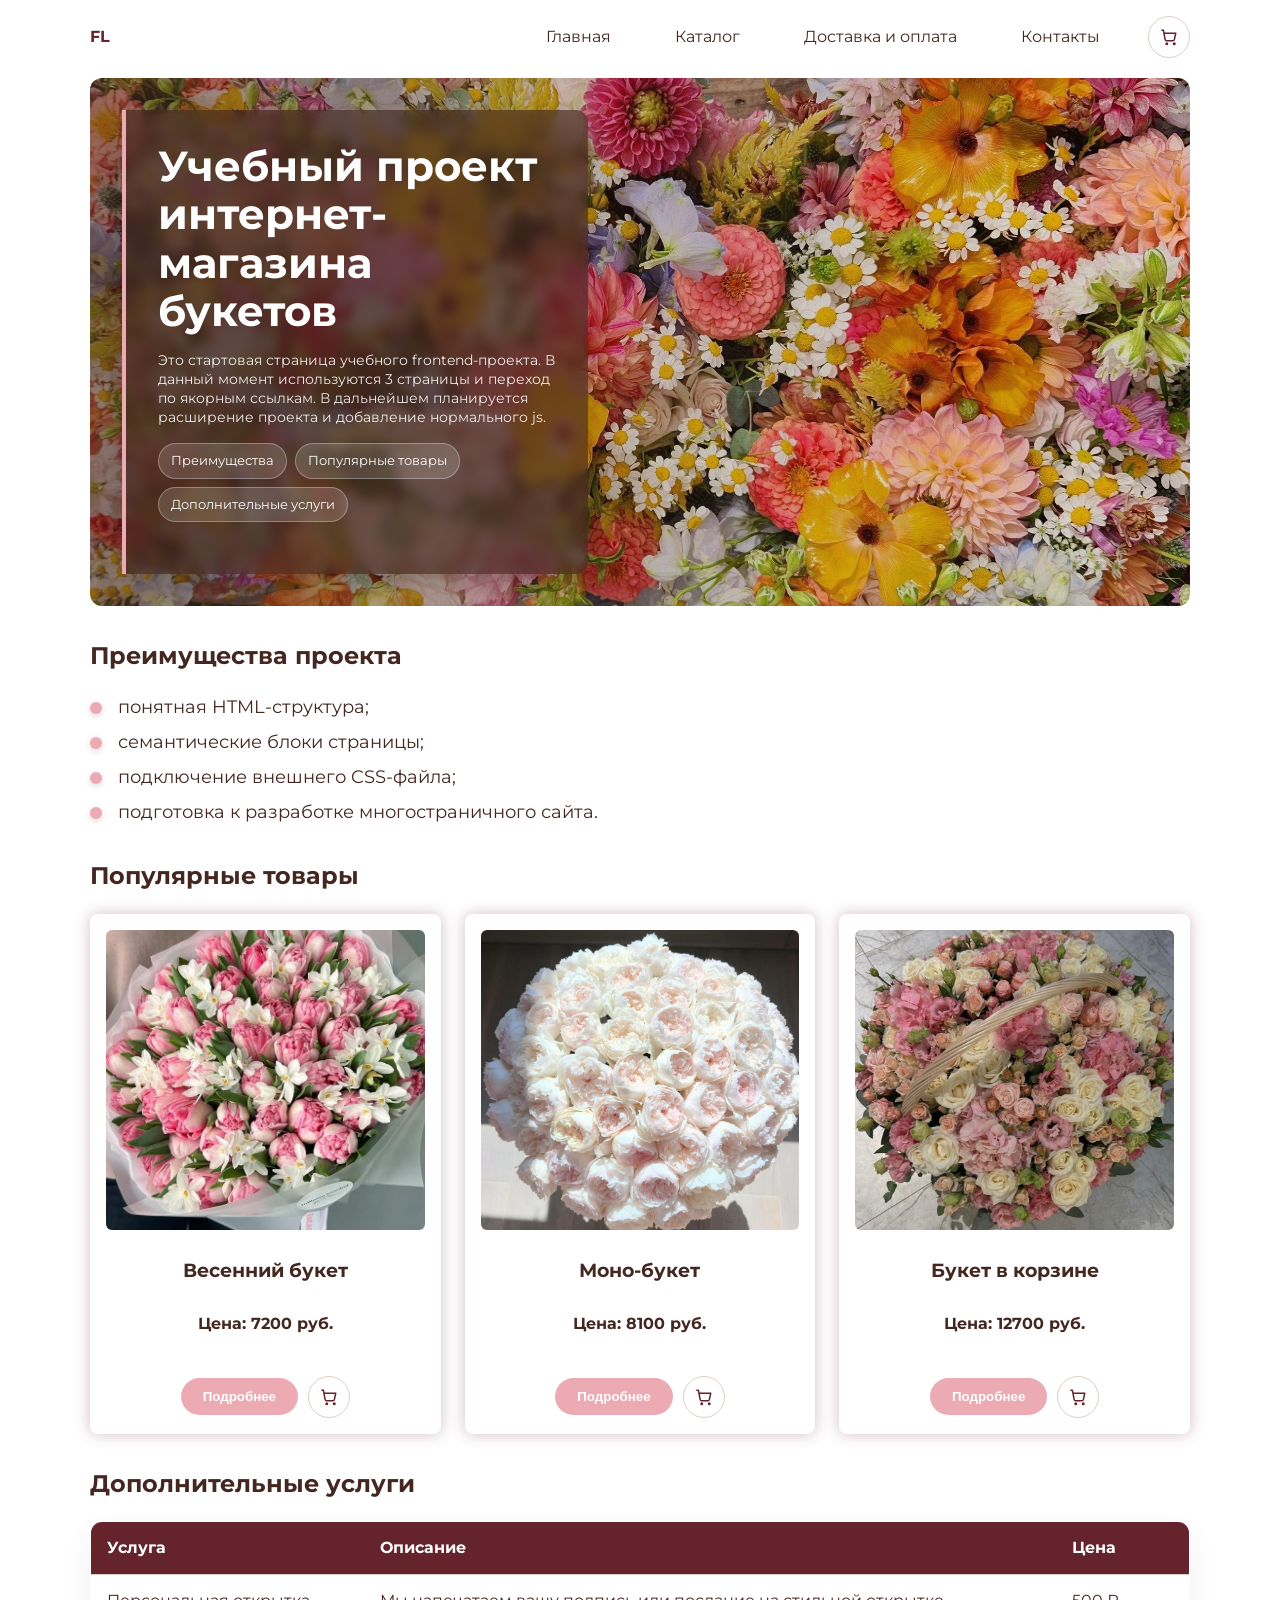
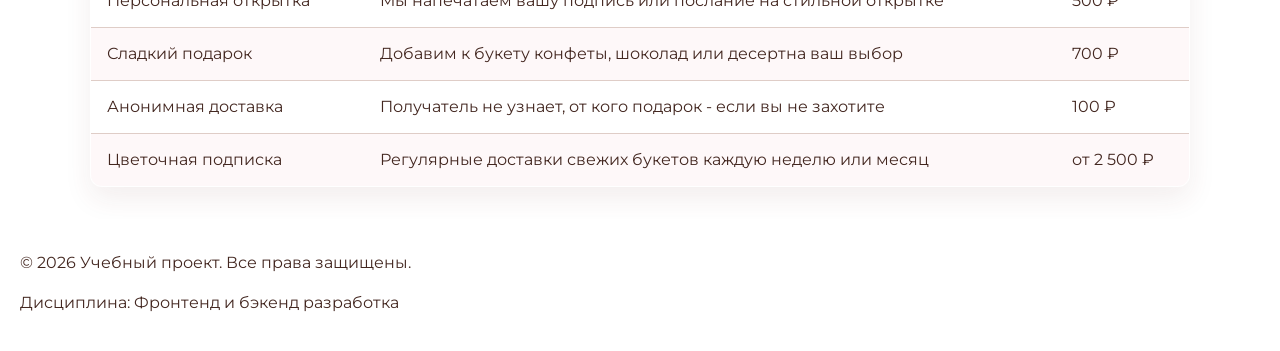
==== commit 525adc09: "2 часть дополнений к проекту" ====
--- a/index.html
+++ b/index.html
@@ -21,8 +21,17 @@
           <ul class="site-nav__list">
             <li><a href="index.html">Главная</a></li>
             <li><a href="catalog.html">Каталог</a></li>
+            <li><a href="dostav.html">Доставка и оплата</a></li>
             <li><a href="contacts.html">Контакты</a></li>
-            <li><a href="dostav.html">Доставка и оплата</a></li>
+            <li>
+              <button class="cart-button" type="button" aria-label="Корзина">
+                <svg viewBox="0 0 24 24" aria-hidden="true">
+                  <circle cx="9" cy="21" r="1"></circle>
+                  <circle cx="19" cy="21" r="1"></circle>
+                  <path d="M2.5 3h2l2.4 12.4a2 2 0 0 0 2 1.6h8.2a2 2 0 0 0 2-1.6L21 7H6"></path>
+                </svg>
+              </button>
+            </li>
           </ul>
         </nav>
       </div>
@@ -70,25 +79,48 @@
           <article class="product-card">
             <img src="images/fl1.jpg" class="product-card__image" alt="Весенний букет" />
             <h3>Весенний букет</h3>
-            <p>Весенний букет из тюльпанов и нарциссов</p>
             <p class="product-price">Цена: 7200 руб.</p>
-            <button class="button product-card__button" type="button" data-product="Товар 1">Заказать</button>
+            <div class="product-card__actions"> 
+              <button class="button product-card__button" type="button" data-product="Весенний букет"> Подробнее </button> 
+              <button class="cart-button" type="button" aria-label="Корзина">
+                <svg viewBox="0 0 24 24" aria-hidden="true">
+                  <circle cx="9" cy="21" r="1"></circle>
+                  <circle cx="19" cy="21" r="1"></circle>
+                  <path d="M2.5 3h2l2.4 12.4a2 2 0 0 0 2 1.6h8.2a2 2 0 0 0 2-1.6L21 7H6"></path>
+                </svg>
+              </button>
+            </div>
           </article>
 
           <article class="product-card">
             <img src="images/fl2.jpg" class="product-card__image" alt="Моно-букет" />
             <h3>Моно-букет</h3>
-            <p>Пионы нежно-розовые премиум марин николос</p>
-            <p class="product-price">Цена: 14300 руб.</p>
-            <button class="button product-card__button" type="button" data-product="Товар 2">Заказать</button>
+            <p class="product-price">Цена: 8100 руб.</p>
+            <div class="product-card__actions"> 
+              <button class="button product-card__button" type="button" data-product="Моно-букет"> Подробнее </button> 
+             <button class="cart-button" type="button" aria-label="Корзина">
+                <svg viewBox="0 0 24 24" aria-hidden="true">
+                  <circle cx="9" cy="21" r="1"></circle>
+                  <circle cx="19" cy="21" r="1"></circle>
+                  <path d="M2.5 3h2l2.4 12.4a2 2 0 0 0 2 1.6h8.2a2 2 0 0 0 2-1.6L21 7H6"></path>
+                </svg>
+              </button>
+            </div>
           </article>
 
           <article class="product-card">
             <img src="images/fl3.jpg" class="product-card__image" alt="Букет в корзине" />
             <h3>Букет в корзине</h3>
-            <p>Букет нежное ассорти в корзине</p>
-            <p class="product-price">Цена: 22700 руб.</p>
-            <button class="button product-card__button" type="button" data-product="Товар 3">Заказать</button>
+            <p class="product-price">Цена: 12700 руб.</p>
+            <div class="product-card__actions"> 
+              <button class="button product-card__button" type="button" data-product="Букет в корзине"> Подробнее </button> 
+              <button class="cart-button" type="button" aria-label="Корзина">
+                  <svg viewBox="0 0 24 24" aria-hidden="true">
+                    <circle cx="9" cy="21" r="1"></circle>
+                    <circle cx="19" cy="21" r="1"></circle>
+                    <path d="M2.5 3h2l2.4 12.4a2 2 0 0 0 2 1.6h8.2a2 2 0 0 0 2-1.6L21 7H6"></path>
+                  </svg>
+            </div>
           </article>
         </div>
       </section>
@@ -138,62 +170,5 @@
         <p>Дисциплина: Фронтенд и бэкенд разработка</p>
       </footer>
     </main>
-
-    <dialog class="order-dialog" id="order-dialog" aria-labelledby="order-dialog-title">
-      <h2 id="order-dialog-title">Оформление заявки</h2>
-
-      <form class="order-form" id="order-form" action="#" method="post" novalidate>
-        <input id="selected-product" name="selected-product" type="hidden" />
-
-        <div class="form-field">
-          <label for="order-name">Имя</label>
-          <input id="order-name" name="name" type="text" placeholder="Введите ваше имя" minlength="2" autocomplete="given-name" required />
-        </div>
-
-        <div class="form-field">
-          <label for="order-email">E-mail</label>
-          <input id="order-email" name="email" type="email" placeholder="example@mail.ru" autocomplete="email" required />
-        </div>
-
-        <div class="form-field">
-          <label for="order-phone">Телефон</label>
-          <input id="order-phone" name="phone" type="tel" inputmode="tel" placeholder="+7 (900) 000-00-00" pattern="^\+7 \(\d{3}\) \d{3}-\d{2}-\d{2}$" required />
-          <small>Формат: +7 (900) 000-00-00</small>
-        </div>
-
-        <div class="form-field">
-          <label for="order-date">Дата связи</label>
-          <input id="order-date" name="date" type="date" />
-        </div>
-
-        <div class="form-field">
-          <label for="order-topic">Тема заявки</label>
-          <select id="order-topic" name="topic" required>
-            <option value="">Выберите тему</option>
-            <option value="product">Заказ товара</option>
-            <option value="consultation">Консультация</option>
-            <option value="delivery">Доставка</option>
-          </select>
-        </div>
-
-        <div class="form-field">
-          <label for="order-comment">Комментарий</label>
-          <textarea id="order-comment" name="comment" rows="4" placeholder="Укажите дополнительную информацию"></textarea>
-        </div>
-
-        <div class="form-field form-field--checkbox">
-          <label>
-            <input id="order-agreement" name="agreement" type="checkbox" required /> Я согласен на обработку данных
-          </label>
-        </div>
-
-        <div class="form-actions">
-          <button type="button" id="close-order-dialog">Закрыть</button>
-          <button type="submit">Отправить заявку</button>
-        </div>
-      </form>
-    </dialog>
-
-    <p class="success-message" id="success-message" hidden>Форма успешно отправлена!</p>
   </body>
 </html>
--- a/css/style.css
+++ b/css/style.css
@@ -98,21 +98,30 @@
   margin: 0 auto;
 }
 
+.site-nav {
+  display: flex;
+  align-items: center;
+  justify-content: space-between;
+  gap: var(--space-lg);
+}
+
 .site-logo {
+  display: inline-flex;
+  align-items: center;
   font-weight: bold;
   text-decoration: none;
   color: var(--color-primary-dark);
-  float: left;
+  float: none;
 }
 
 .site-nav__list {
   display: flex;
   flex-wrap: wrap;
-  justify-content: right;
+  justify-content: flex-end;
   align-items: center;
   gap: var(--space-xl);
   padding: 0;
-  margin: var(--space-sm) 0 0;
+  margin: 0;
   list-style: none;
 }
 
@@ -127,6 +136,47 @@
 .site-nav__list a:hover {
   color: var(--color-primary-dark);
   background-color: var(--color-white);
+}
+
+.site-nav__list li {
+  display: flex;
+  align-items: center;
+}
+
+.cart-button {
+  display: inline-flex;
+  align-items: center;
+  justify-content: center;
+  width: 42px;
+  height: 42px;
+  padding: 0;
+  border: 1px solid var(--color-border);
+  border-radius: 50%;
+  background-color: var(--color-white);
+  color: var(--color-primary-dark);
+  cursor: pointer;
+  transition: 0.2s;
+}
+
+.cart-button svg {
+  width: 18px;
+  height: 18px;
+  stroke: currentColor;
+  fill: none;
+  stroke-width: 2;
+  stroke-linecap: round;
+  stroke-linejoin: round;
+}
+
+.cart-button:hover {
+  background-color: var(--color-primary);
+  border-color: var(--color-primary);
+  color: var(--color-white);
+}
+
+.cart-button:focus-visible {
+  outline: 2px solid var(--color-primary);
+  outline-offset: 3px;
 }
 
 
@@ -329,6 +379,42 @@
 
 .section h2 {
   margin-top: 0;
+}
+
+.services-table {
+  width: 100%;
+  border-collapse: collapse;
+  overflow: hidden;
+  background-color: var(--color-surface);
+  border: 1px solid var(--color-border);
+  border-radius: var(--radius-lg);
+  box-shadow: 0 12px 28px rgba(101, 35, 43, 0.08);
+}
+
+.services-table th,
+.services-table td {
+  padding: 14px 16px;
+  text-align: left;
+  border-bottom: 1px solid var(--color-border);
+  vertical-align: top;
+}
+
+.services-table thead th {
+  background-color: var(--color-primary-dark);
+  color: var(--color-white);
+  font-weight: 700;
+}
+
+.services-table tbody tr:nth-child(even) {
+  background-color: rgba(236, 170, 178, 0.08);
+}
+
+.services-table tbody tr:hover {
+  background-color: rgba(236, 170, 178, 0.14);
+}
+
+.services-table tbody tr:last-child td {
+  border-bottom: none;
 }
 
 /* Стили для списка преимуществ: кастомные круглые маркеры */
@@ -403,26 +489,19 @@
   gap: var(--space-lg);
 }
 
-/* ===============================
-   11.1. Изображения — адаптивность и обрезка
-   =============================== */
-
-/* Общие правила для всех img */
 img {
   max-width: 100%;
   height: auto;
   display: block;
 }
 
-/* Для картинок карточек товаров: фиксированная область с обрезкой */
 .product-card img {
   width: 100%;
-  height: 220px;
+  height: 300px;
   object-fit: cover;
   border-radius: calc(var(--radius-md) - 2px);
 }
 
-/* Для миниатюр в каталоге */
 .catalog-products img,
 .catalog-filters img {
   width: 100%;
@@ -430,7 +509,6 @@
   object-fit: cover;
 }
 
-/* Если на hero используется <img> вместо background-image */
 .hero-image img {
   width: 100%;
   height: 100%;
@@ -453,6 +531,55 @@
   }
 }
 
+.product-card__actions {
+  display: flex;
+  align-items: center;
+  justify-content: center;
+  gap: 10px;
+  margin-top: var(--space-md);
+}
+
+.product-card__actions .product-card__button {
+  margin: 0;
+}
+
+.cart-button {
+  flex-shrink: 0;
+  display: inline-flex;
+  align-items: center;
+  justify-content: center;
+  width: 42px;
+  height: 42px;
+  padding: 0;
+  border: 1px solid var(--color-border);
+  border-radius: 50%;
+  background-color: var(--color-white);
+  color: var(--color-primary-dark);
+  cursor: pointer;
+  transition: 0.2s;
+}
+
+.cart-button svg {
+  width: 18px;
+  height: 18px;
+  stroke: currentColor; 
+  fill: none;
+  stroke-width: 2;
+  stroke-linecap: round;
+  stroke-linejoin: round;
+}
+
+.cart-button:hover {
+  background-color: var(--color-primary);
+  border-color: var(--color-primary);
+  color: var(--color-white);
+}
+
+.cart-button:focus-visible {
+  outline: 2px solid var(--color-primary);
+  outline-offset: 3px;
+}
+
 
 /* ===============================
    12. Дополнительный информационный блок
@@ -460,12 +587,9 @@
 
 .aside-info {
   max-width: var(--container-width);
-
   margin: 0 auto var(--space-xl);
   padding: var(--space-md);
-
   border-left: 4px solid var(--color-primary);
-
   background-color: var(--color-surface);
 }
 
@@ -474,17 +598,77 @@
    13. Форма
    =============================== */
 
-.order-dialog {
+.order-dialog,
+.product-dialog {
   width: min(100% - 32px, 560px);
-
-  padding: var(--space-lg);
-
+  padding: 0;
   border: none;
   border-radius: var(--radius-lg);
-}
-
-.order-dialog::backdrop {
+  background: var(--color-bg);
+  box-shadow: 0 20px 50px rgba(0, 0, 0, 0.18);
+}
+
+.order-dialog::backdrop,
+.product-dialog::backdrop {
   background-color: rgba(0, 0, 0, 0.5);
+}
+
+.product-dialog__body {
+  position: relative;
+  padding: var(--space-lg);
+}
+
+.product-dialog__image {
+  width: 100%;
+  height: 260px;
+  object-fit: cover;
+  border-radius: var(--radius-md);
+  margin-bottom: var(--space-md);
+}
+
+.product-dialog__content {
+  display: grid;
+  gap: var(--space-sm);
+}
+
+.product-dialog__tag {
+  margin: 0;
+  font-size: 12px;
+  font-weight: 700;
+  letter-spacing: 0.08em;
+  text-transform: uppercase;
+  color: var(--color-primary-dark);
+}
+
+.product-dialog__content h2 {
+  margin: 0;
+}
+
+.product-dialog__content p {
+  margin: 0;
+}
+
+.product-dialog__meta {
+  display: flex;
+  align-items: center;
+  justify-content: space-between;
+  gap: var(--space-md);
+  margin-top: var(--space-sm);
+}
+
+.dialog-close {
+  position: absolute;
+  top: 12px;
+  right: 12px;
+  width: 34px;
+  height: 34px;
+  border: none;
+  border-radius: 50%;
+  background: rgba(101, 35, 43, 0.08);
+  color: var(--color-primary-dark);
+  font-size: 1.5rem;
+  line-height: 1;
+  cursor: pointer;
 }
 
 .form-field {
@@ -552,24 +736,7 @@
 .form-actions {
   display: flex;
   gap: 12px;
-
   margin-top: 20px;
-}
-
-
-/* ===============================
-   16. Сообщение об успешной отправке
-   =============================== */
-
-.success-message {
-  max-width: var(--container-width);
-
-  margin: var(--space-lg) auto;
-  padding: var(--space-md);
-
-  border-left: 4px solid var(--color-success);
-
-  background-color: var(--color-success-bg);
 }
 
 
@@ -590,9 +757,24 @@
   color: var(--color-primary);
 }
 
-.breadcrumbs span::before {
-  content: " / ";
+.breadcrumbs__separator {
+  margin: 0 6px;
   color: var(--color-text);
+}
+
+.breadcrumbs__current {
+  color: var(--color-primary-dark);
+  font-weight: 700;
+}
+
+.breadcrumbs__product {
+  color: var(--color-primary-dark);
+  font-weight: 700;
+}
+
+.product-card--selected {
+  border: 2px solid var(--color-primary);
+  box-shadow: 0 0 0 4px rgba(236, 170, 178, 0.18), 0 0 15px rgba(101, 35, 43, 0.16);
 }
 
 
@@ -676,110 +858,130 @@
   outline-offset: 4px;
 }
 
-
-/* ===============================
-   21. Адаптация под телефон
-   =============================== */
+/* ===============================
+   22. Доставка и оплата
+   =============================== */
+
+.info-grid {
+  display: grid;
+  grid-template-columns: repeat(3, 1fr);
+  gap: var(--space-lg);
+  margin-top: var(--space-lg);
+}
+
+.info-card {
+  padding: var(--space-lg);
+  border: 1px solid var(--color-border);
+  border-radius: var(--radius-lg);
+  background-color: var(--color-surface);
+}
+
+.info-card h3 {
+  margin-top: 0;
+  margin-bottom: var(--space-sm);
+}
+
+.info-card p {
+  margin: 0;
+  color: var(--color-text);
+}
+
+.info-card__price {
+  display: block;
+  margin-top: var(--space-sm);
+  font-weight: 700;
+  color: var(--color-primary-dark);
+}
+
+.payment-methods {
+  list-style: none;
+  margin: var(--space-lg) 0 0;
+  padding: 0;
+  display: grid;
+  grid-template-columns: repeat(2, 1fr);
+  gap: var(--space-md);
+}
+
+.payment-methods li {
+  display: flex;
+  align-items: flex-start;
+  gap: var(--space-sm);
+  padding: var(--space-md);
+  border: 1px solid var(--color-border);
+  border-radius: var(--radius-md);
+  background-color: var(--color-surface);
+}
+
+.payment-methods svg {
+  flex-shrink: 0;
+  width: 24px;
+  height: 24px;
+  margin-top: 2px;
+  color: var(--color-primary-dark);
+}
+
+.payment-methods h3 {
+  margin: 0 0 4px;
+  font-size: 16px;
+}
+
+.payment-methods p {
+  margin: 0;
+  font-size: 14px;
+  color: var(--color-text);
+}
+
+.faq-list {
+  margin-top: var(--space-lg);
+  display: grid;
+  gap: var(--space-sm);
+}
+
+.faq-item {
+  border: 1px solid var(--color-border);
+  border-radius: var(--radius-md);
+  background-color: var(--color-surface);
+  overflow: hidden;
+}
+
+.faq-item summary {
+  cursor: pointer;
+  padding: var(--space-md);
+  font-weight: 600;
+  list-style: none;
+  display: flex;
+  align-items: center;
+  justify-content: space-between;
+}
+
+.faq-item summary::-webkit-details-marker {
+  display: none;
+}
+
+.faq-item summary::after {
+  content: "+";
+  font-size: 20px;
+  color: var(--color-primary-dark);
+  margin-left: var(--space-md);
+}
+
+.faq-item[open] summary::after {
+  content: "\2212";
+}
+
+.faq-item p {
+  margin: 0;
+  padding: 0 var(--space-md) var(--space-md);
+  color: var(--color-text);
+}
 
 @media (max-width: 700px) {
-
-  .hero-image {
-    min-height: 550px;
-
-    padding: var(--space-md);
-
-    align-items: flex-end;
-  }
-
-  .hero-content {
-    width: 100%;
-    max-width: 100%;
-
-    padding: 24px;
-
-    border-left: none;
-    border-top: 4px solid var(--color-primary);
-
-    border-radius: var(--radius-lg);
-  }
-
-  .hero-content h1 {
-    font-size: 30px;
-  }
-
-  .hero-content p {
-    font-size: 14px;
-  }
-
-  .hero-content ul {
-    flex-direction: column;
-    align-items: flex-start;
-  }
-
-  .products-grid {
+  .info-grid {
     grid-template-columns: 1fr;
   }
 
-  .catalog-layout {
+  .payment-methods {
     grid-template-columns: 1fr;
-    grid-template-areas:
-      "filters"
-      "products";
   }
-
-  .site-nav__list {
-    justify-content: center;
-    gap: var(--space-sm);
-  }
-}
-
-.services-table {
-  width: 100%;
-  border-collapse: collapse;
-  margin-top: var(--space-lg);
-  background: var(--color-surface);
-  border-radius: var(--radius-lg);
-  overflow: hidden;
-  box-shadow: 0 6px 20px rgba(67, 39, 32, 0.08);
-}
-
-.services-table th,
-.services-table td {
-  padding: 16px 18px;
-  text-align: left;
-  border-bottom: 1px solid var(--color-border);
-}
-
-.services-table th {
-  background: var(--color-primary-dark);
-  color: var(--color-white);
-  font-weight: 600;
-}
-
-.services-table td {
-  color: var(--color-text);
-}
-
-.services-table tbody tr:last-child td {
-  border-bottom: none;
-}
-
-.services-table tbody tr:hover {
-  background: #fff5f6;
-}
-
-.services-table td:last-child {
-  font-weight: 600;
-  white-space: nowrap;
-}
-
-@media (max-width: 700px) {
-  .services-table {
-    font-size: 14px;
-  }
-
-  .services-table th,
-  .services-table td {
-    padding: 12px 10px;
-  }
-}
+}
+
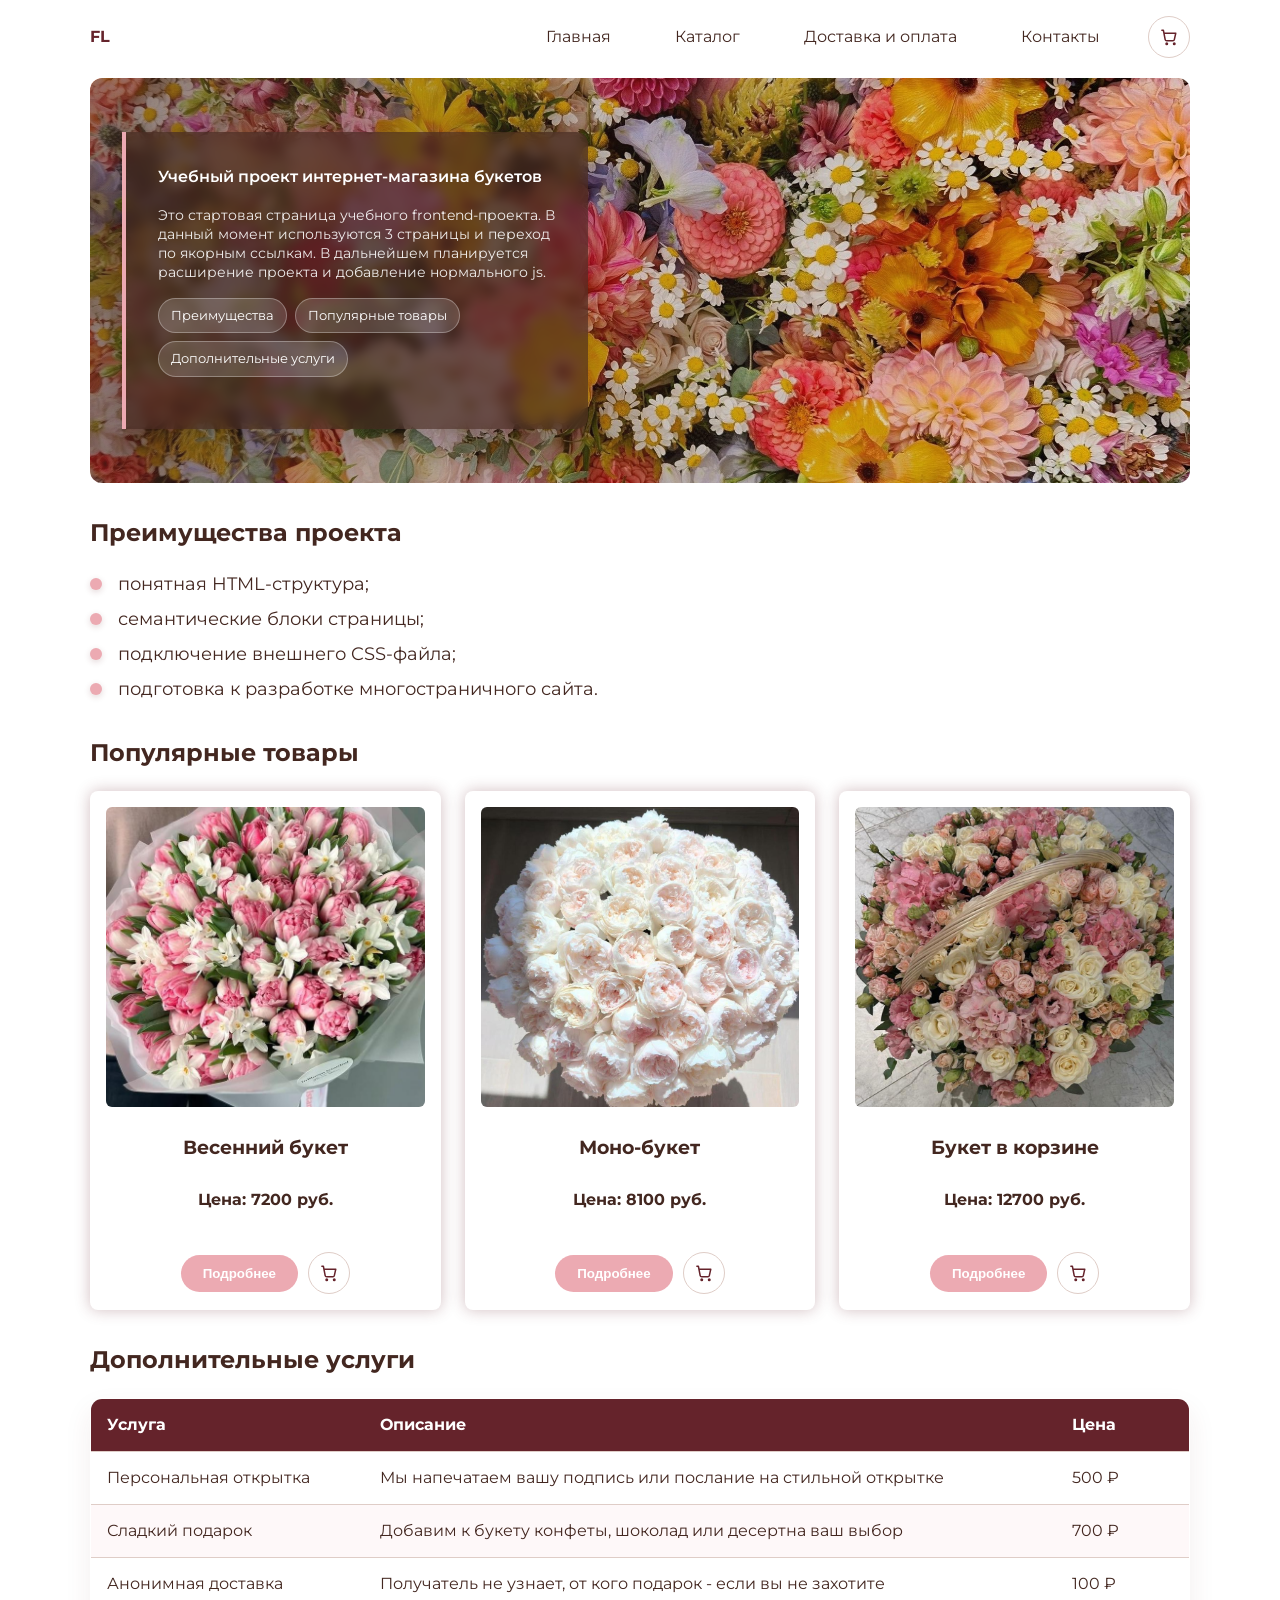
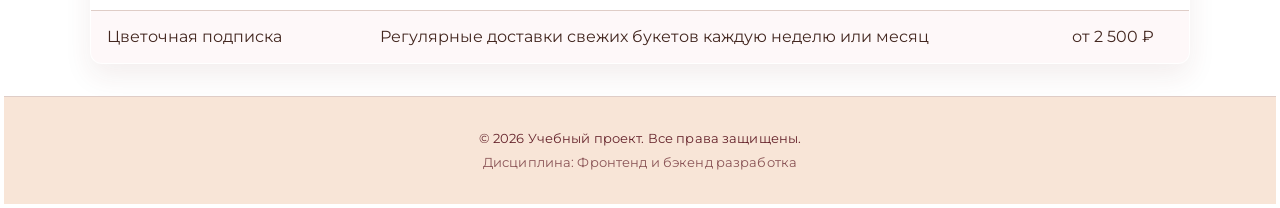
==== commit 5ee018b3: "3 часть дополнений к проекту" ====
--- a/index.html
+++ b/index.html
@@ -14,6 +14,13 @@
     <meta property="og:image" content="https://menvika.github.io/kr1-html-css-shop/images/сatalog.jpg" />
   </head>
   <body>
+    <svg class="icon-sprite" aria-hidden="true" focusable="false" style="display: none">
+      <symbol id="icon-cart" viewBox="0 0 24 24" fill="none" stroke="currentColor" stroke-width="2" stroke-linecap="round" stroke-linejoin="round">
+        <circle cx="9" cy="21" r="1"></circle>
+        <circle cx="19" cy="21" r="1"></circle>
+        <path d="M2.5 3h2l2.4 12.4a2 2 0 0 0 2 1.6h8.2a2 2 0 0 0 2-1.6L21 7H6"></path>
+      </symbol>
+    </svg>
     <header>
       <div class="site-header">
         <nav class="site-nav" aria-label="Основная навигация">
@@ -25,11 +32,7 @@
             <li><a href="contacts.html">Контакты</a></li>
             <li>
               <button class="cart-button" type="button" aria-label="Корзина">
-                <svg viewBox="0 0 24 24" aria-hidden="true">
-                  <circle cx="9" cy="21" r="1"></circle>
-                  <circle cx="19" cy="21" r="1"></circle>
-                  <path d="M2.5 3h2l2.4 12.4a2 2 0 0 0 2 1.6h8.2a2 2 0 0 0 2-1.6L21 7H6"></path>
-                </svg>
+                <svg viewBox="0 0 24 24" aria-hidden="true"><use href="#icon-cart"></use></svg>
               </button>
             </li>
           </ul>
@@ -83,11 +86,7 @@
             <div class="product-card__actions"> 
               <button class="button product-card__button" type="button" data-product="Весенний букет"> Подробнее </button> 
               <button class="cart-button" type="button" aria-label="Корзина">
-                <svg viewBox="0 0 24 24" aria-hidden="true">
-                  <circle cx="9" cy="21" r="1"></circle>
-                  <circle cx="19" cy="21" r="1"></circle>
-                  <path d="M2.5 3h2l2.4 12.4a2 2 0 0 0 2 1.6h8.2a2 2 0 0 0 2-1.6L21 7H6"></path>
-                </svg>
+                <svg viewBox="0 0 24 24" aria-hidden="true"><use href="#icon-cart"></use></svg>
               </button>
             </div>
           </article>
@@ -99,11 +98,7 @@
             <div class="product-card__actions"> 
               <button class="button product-card__button" type="button" data-product="Моно-букет"> Подробнее </button> 
              <button class="cart-button" type="button" aria-label="Корзина">
-                <svg viewBox="0 0 24 24" aria-hidden="true">
-                  <circle cx="9" cy="21" r="1"></circle>
-                  <circle cx="19" cy="21" r="1"></circle>
-                  <path d="M2.5 3h2l2.4 12.4a2 2 0 0 0 2 1.6h8.2a2 2 0 0 0 2-1.6L21 7H6"></path>
-                </svg>
+                <svg viewBox="0 0 24 24" aria-hidden="true"><use href="#icon-cart"></use></svg>
               </button>
             </div>
           </article>
@@ -115,11 +110,8 @@
             <div class="product-card__actions"> 
               <button class="button product-card__button" type="button" data-product="Букет в корзине"> Подробнее </button> 
               <button class="cart-button" type="button" aria-label="Корзина">
-                  <svg viewBox="0 0 24 24" aria-hidden="true">
-                    <circle cx="9" cy="21" r="1"></circle>
-                    <circle cx="19" cy="21" r="1"></circle>
-                    <path d="M2.5 3h2l2.4 12.4a2 2 0 0 0 2 1.6h8.2a2 2 0 0 0 2-1.6L21 7H6"></path>
-                  </svg>
+                <svg viewBox="0 0 24 24" aria-hidden="true"><use href="#icon-cart"></use></svg>
+              </button>
             </div>
           </article>
         </div>
@@ -165,7 +157,7 @@
         </table>
       </section>
 
-      <footer id="contacts">
+      <footer>
         <p>&copy; 2026 Учебный проект. Все права защищены.</p>
         <p>Дисциплина: Фронтенд и бэкенд разработка</p>
       </footer>
--- a/css/style.css
+++ b/css/style.css
@@ -90,7 +90,23 @@
 }
 
 footer {
-  background-color: var(--color-surface);
+  margin-top: var(--space-xl);
+  padding: var(--space-xl) var(--space-md);
+  background-color: var(--color-ivory);
+  border-top: 1px solid var(--color-border);
+  text-align: center;
+}
+
+footer p {
+  margin: 0 0 var(--space-xs);
+  font-size: 13px;
+  color: var(--color-primary-dark);
+  letter-spacing: 0.01em;
+}
+
+footer p:last-child {
+  margin-bottom: 0;
+  opacity: 0.75;
 }
 
 .site-header {
@@ -144,6 +160,7 @@
 }
 
 .cart-button {
+  flex-shrink: 0;
   display: inline-flex;
   align-items: center;
   justify-content: center;
@@ -198,9 +215,6 @@
   margin: 0 auto var(--space-xl);
   padding: 0;
   border-radius: var(--radius-lg);
-}
-.hero-title {
-  font-weight: bold;
 }
 .hero-links {
   margin-top: var(--space-md);
@@ -222,7 +236,6 @@
   overflow: hidden;
 }
 
-/* Затемнение фотографии */
 .hero-image::before {
   content: "";
   position: absolute;
@@ -265,9 +278,9 @@
 .hero-content h1 {
   margin: 0 0 16px;
 
-  font-size: 42px;
-  line-height: 1.15;
-  font-weight: 700;
+  font-size: 16px;
+  line-height: 1.6;
+  font-weight: 600;
 }
 
 .hero-content p {
@@ -279,25 +292,18 @@
   color: rgba(255, 255, 255, 0.9);
 }
 
-/* Paragraph inside the positioned hero description (if used) */
 .hero-desc p {
   margin: 0;
   line-height: 1.35;
   font-size: clamp(13px, 1.1vw, 15px);
 }
-
-
-/* Навигационные ссылки на фотографии */
 
 .hero-content ul {
   display: flex;
   flex-wrap: wrap;
-
   gap: 8px;
-
   padding: 0;
   margin: 0 0 20px;
-
   list-style: none;
 }
 
@@ -309,7 +315,6 @@
   display: inline-block;
 
   padding: 7px 12px;
-
   color: var(--color-white);
   background: rgba(255, 255, 255, 0.15);
 
@@ -318,7 +323,6 @@
 
   text-decoration: none;
   font-size: 13px;
-
   transition: 0.2s;
 }
 
@@ -417,7 +421,6 @@
   border-bottom: none;
 }
 
-/* Стили для списка преимуществ: кастомные круглые маркеры */
 .advantages-list {
   list-style: none;
   padding: 0;
@@ -452,18 +455,12 @@
 .product-card {
   display: flex;
   flex-direction: column;
-
   gap: var(--space-sm);
-
   margin-bottom: 0;
   padding: var(--space-md);
-
   border-radius: var(--radius-md);
-
   box-shadow: 0 0 15px #65232b4b;
-
   background-color: var(--color-bg);
-
   text-align: center;
 }
 .product-price {
@@ -539,45 +536,14 @@
   margin-top: var(--space-md);
 }
 
-.product-card__actions .product-card__button {
-  margin: 0;
-}
-
-.cart-button {
-  flex-shrink: 0;
-  display: inline-flex;
-  align-items: center;
-  justify-content: center;
-  width: 42px;
-  height: 42px;
-  padding: 0;
-  border: 1px solid var(--color-border);
-  border-radius: 50%;
-  background-color: var(--color-white);
-  color: var(--color-primary-dark);
-  cursor: pointer;
-  transition: 0.2s;
-}
-
-.cart-button svg {
-  width: 18px;
-  height: 18px;
-  stroke: currentColor; 
-  fill: none;
-  stroke-width: 2;
-  stroke-linecap: round;
-  stroke-linejoin: round;
-}
-
-.cart-button:hover {
-  background-color: var(--color-primary);
-  border-color: var(--color-primary);
+.product-card__actions .button {
+  margin: 0;
+}
+
+.cart-button.is-added {
+  background-color: var(--color-success);
+  border-color: var(--color-success);
   color: var(--color-white);
-}
-
-.cart-button:focus-visible {
-  outline: 2px solid var(--color-primary);
-  outline-offset: 3px;
 }
 
 
@@ -605,15 +571,28 @@
   border: none;
   border-radius: var(--radius-lg);
   background: var(--color-bg);
-  box-shadow: 0 20px 50px rgba(0, 0, 0, 0.18);
+  box-shadow: 0 25px 60px rgba(67, 39, 32, 0.28);
 }
 
 .order-dialog::backdrop,
 .product-dialog::backdrop {
-  background-color: rgba(0, 0, 0, 0.5);
-}
-
-.product-dialog__body {
+  background-color: rgba(67, 39, 32, 0.45);
+  backdrop-filter: blur(2px);
+}
+
+@keyframes dialog-pop {
+  from {
+    opacity: 0;
+    transform: translateY(10px) scale(0.98);
+  }
+  to {
+    opacity: 1;
+    transform: translateY(0) scale(1);
+  }
+}
+
+.product-dialog__body,
+.order-dialog__body {
   position: relative;
   padding: var(--space-lg);
 }
@@ -631,7 +610,7 @@
   gap: var(--space-sm);
 }
 
-.product-dialog__tag {
+.dialog-eyebrow {
   margin: 0;
   font-size: 12px;
   font-weight: 700;
@@ -640,12 +619,19 @@
   color: var(--color-primary-dark);
 }
 
-.product-dialog__content h2 {
-  margin: 0;
+.product-dialog__content h2,
+.order-dialog__body h2 {
+  margin: 4px 0 0;
 }
 
 .product-dialog__content p {
   margin: 0;
+}
+
+.order-dialog__lead {
+  margin: 8px 0 20px;
+  color: var(--color-text);
+  font-size: 14px;
 }
 
 .product-dialog__meta {
@@ -669,6 +655,17 @@
   font-size: 1.5rem;
   line-height: 1;
   cursor: pointer;
+  transition: 0.2s;
+}
+
+.dialog-close:hover {
+  background: var(--color-primary);
+  color: var(--color-white);
+}
+
+.dialog-close:focus-visible {
+  outline: 2px solid var(--color-primary);
+  outline-offset: 3px;
 }
 
 .form-field {
@@ -739,6 +736,59 @@
   margin-top: 20px;
 }
 
+.form-actions .button {
+  width: 100%;
+  padding: 13px 22px;
+  text-align: center;
+}
+
+
+/* ===============================
+   16. Список контактов
+   =============================== */
+
+.contact-list {
+  list-style: none;
+  margin: var(--space-lg) 0 0;
+  padding: 0;
+  display: grid;
+  grid-template-columns: repeat(2, 1fr);
+  gap: var(--space-md);
+}
+
+.contact-list li {
+  padding: var(--space-md);
+  border: 1px solid var(--color-border);
+  border-radius: var(--radius-md);
+  background-color: var(--color-surface);
+}
+
+.contact-list__label {
+  display: block;
+  margin-bottom: 4px;
+  font-size: 12px;
+  font-weight: 700;
+  letter-spacing: 0.04em;
+  text-transform: uppercase;
+  color: var(--color-primary-dark);
+}
+
+.contact-list a {
+  color: var(--color-text);
+  text-decoration: none;
+}
+
+.contact-list a:hover {
+  color: var(--color-primary-dark);
+  text-decoration: underline;
+}
+
+@media (max-width: 600px) {
+  .contact-list {
+    grid-template-columns: 1fr;
+  }
+}
+
 
 /* ===============================
    17. Хлебные крошки
@@ -859,7 +909,7 @@
 }
 
 /* ===============================
-   22. Доставка и оплата
+   21. Доставка и оплата
    =============================== */
 
 .info-grid {
@@ -985,3 +1035,10 @@
   }
 }
 
+/* ===============================
+   22. Контакты
+   =============================== */
+
+  .open-order-dialog button {
+   margin-left: var(--space-xl);
+   }
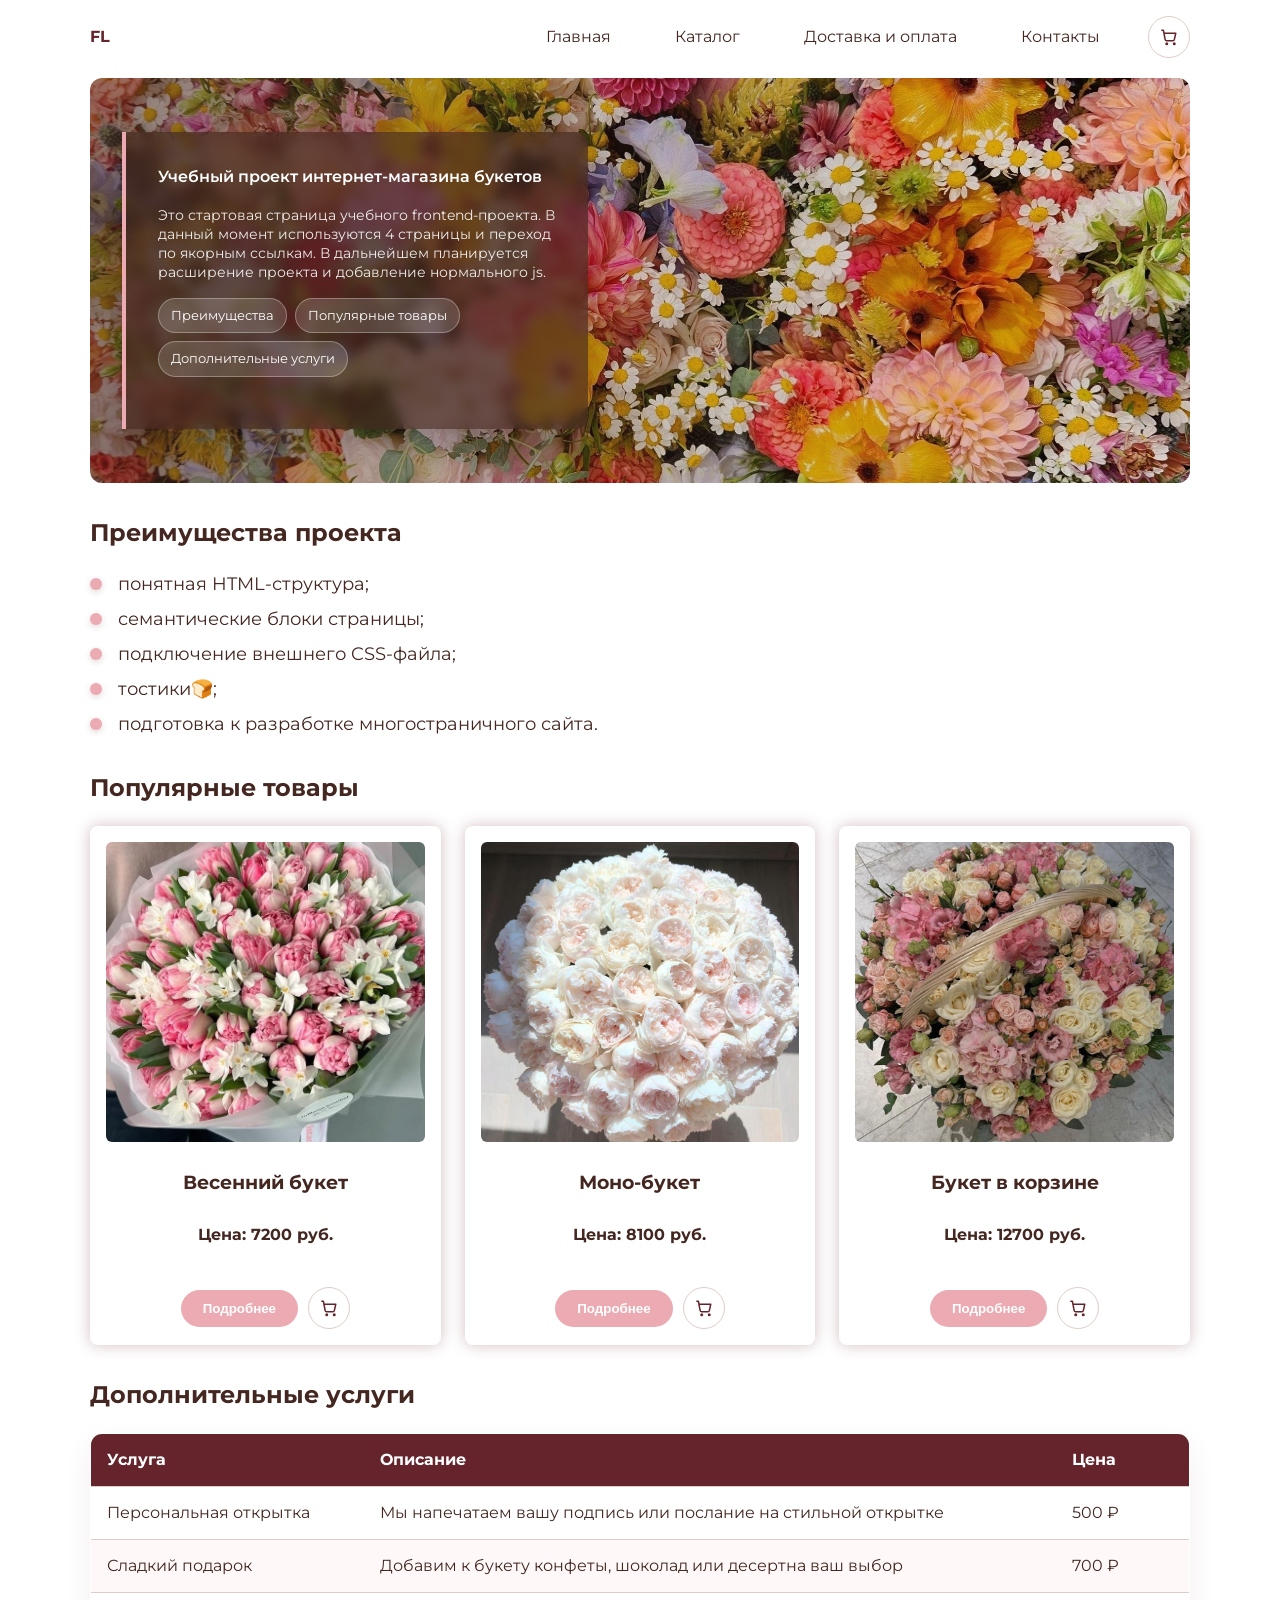
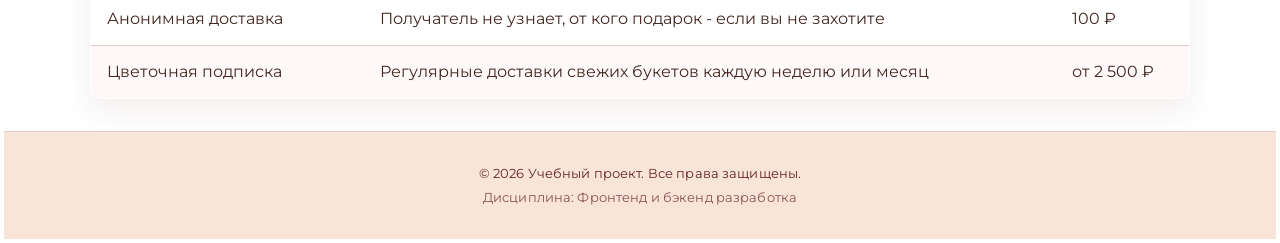
==== commit 6b9d8377: "4 часть дополнений к проекту" ====
--- a/index.html
+++ b/index.html
@@ -47,7 +47,7 @@
               <h1 class="hero-title">Учебный проект интернет-магазина букетов</h1>
               <p>
                 Это стартовая страница учебного frontend-проекта. В данный момент
-                используются 3 страницы и переход по якорным ссылкам. В
+                используются 4 страницы и переход по якорным ссылкам. В
                 дальнейшем планируется расширение проекта и добавление нормального
                 js.
               </p>
@@ -71,6 +71,7 @@
           <li>понятная HTML-структура;</li>
           <li>семантические блоки страницы;</li>
           <li>подключение внешнего CSS-файла;</li>
+          <li>тостики🍞;</li>
           <li>подготовка к разработке многостраничного сайта.</li>
         </ul>
       </section>
@@ -116,6 +117,11 @@
           </article>
         </div>
       </section>
+
+      <div class="toast" id="toast" role="status" aria-live="polite">
+        <img class="toast__image" src="images/cat_toast.png" alt="">
+        <span class="toast__text" id="toast-text"></span>
+      </div>
 
       <section id="dopoln" class="section">
         <h2>Дополнительные услуги</h2>
--- a/css/style.css
+++ b/css/style.css
@@ -546,6 +546,47 @@
   color: var(--color-white);
 }
 
+/* тостики */
+/* ===============================
+   Toast-уведомление
+   =============================== */
+
+.toast {
+  position: fixed;
+  left: 50%;
+  bottom: 24px;
+  z-index: 100;
+  display: flex;
+  align-items: center;
+  gap: 12px;
+  padding: 10px 20px 10px 10px;
+  border-radius: var(--radius-md);
+  background-color: var(--color-primary-dark);
+  color: var(--color-white);
+  font-size: 14px;
+  font-weight: 600;
+  box-shadow: 0 12px 30px rgba(67, 39, 32, 0.25);
+  opacity: 0;
+  visibility: hidden;
+  transform: translate(-50%, 12px);
+  transition: opacity 0.25s ease, transform 0.25s ease, visibility 0.25s;
+}
+
+.toast.is-visible {
+  opacity: 1;
+  visibility: visible;
+  transform: translate(-50%, 0);
+}
+
+.toast__image {
+  flex-shrink: 0;
+  width: 40px;
+  height: 40px;
+  object-fit: cover;
+}
+
+
+
 
 /* ===============================
    12. Дополнительный информационный блок
@@ -1042,3 +1083,4 @@
   .open-order-dialog button {
    margin-left: var(--space-xl);
    }
+
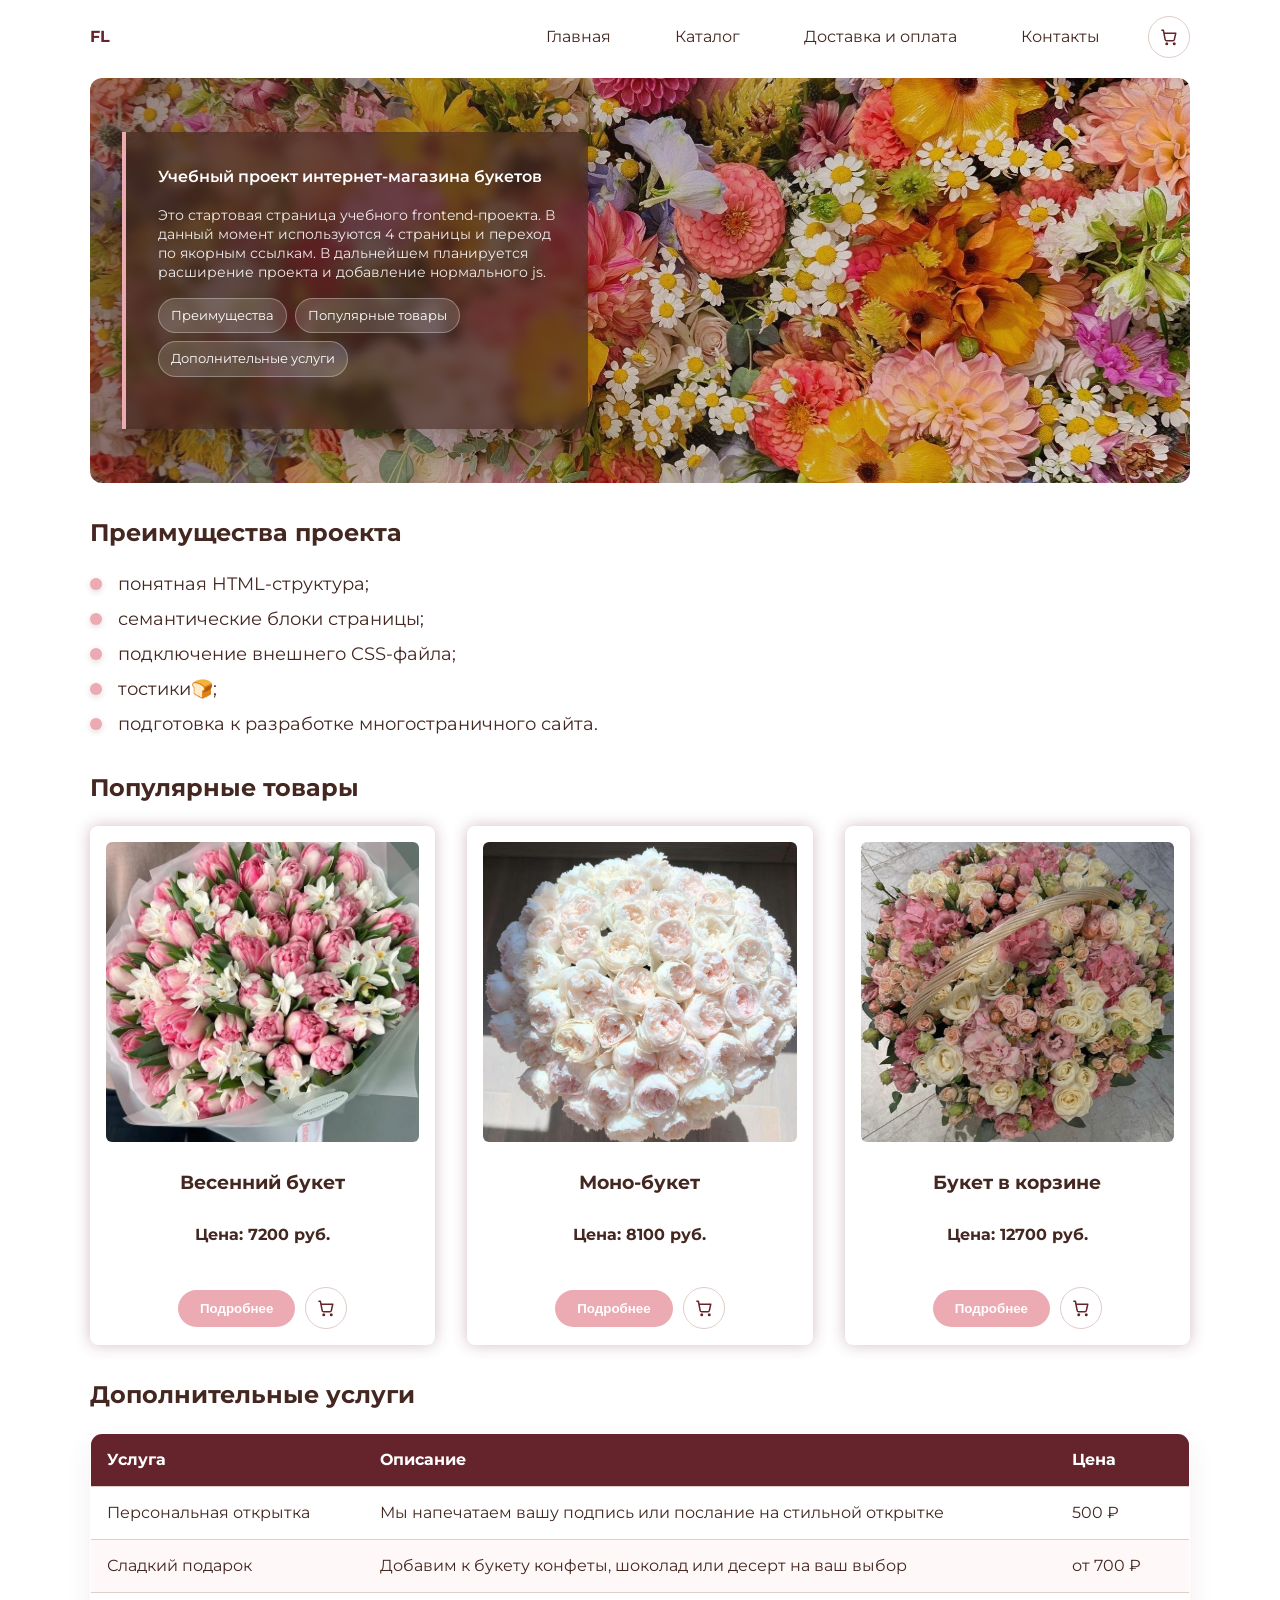
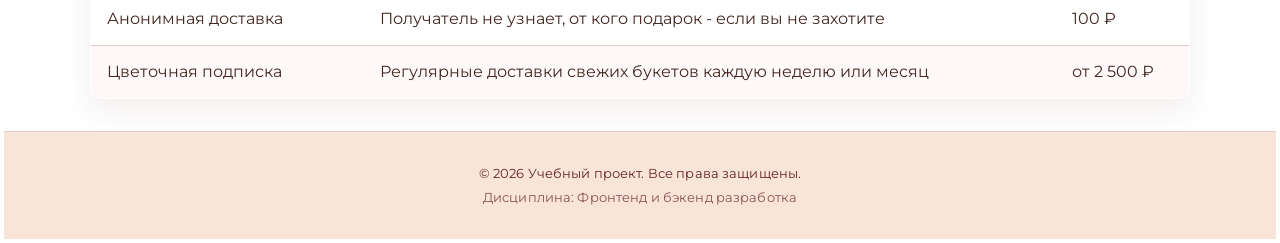
==== commit fe930550: "5.4 часть дополнений к проекту" ====
--- a/index.html
+++ b/index.html
@@ -31,7 +31,7 @@
             <li><a href="dostav.html">Доставка и оплата</a></li>
             <li><a href="contacts.html">Контакты</a></li>
             <li>
-              <button class="cart-button" type="button" aria-label="Корзина">
+              <button class="cart-button" type="button" id="header-basket" aria-label="Корзина">
                 <svg viewBox="0 0 24 24" aria-hidden="true"><use href="#icon-cart"></use></svg>
               </button>
             </li>
@@ -119,7 +119,7 @@
       </section>
 
       <div class="toast" id="toast" role="status" aria-live="polite">
-        <img class="toast__image" src="images/cat_toast.png" alt="">
+        <img class="toast__image" src="images/cat_toast1.gif" alt="">
         <span class="toast__text" id="toast-text"></span>
       </div>
 
@@ -144,8 +144,8 @@
 
             <tr>
               <td>Сладкий подарок</td>
-              <td>Добавим к букету конфеты, шоколад или десертна ваш выбор</td>
-              <td>700 ₽</td>
+              <td>Добавим к букету конфеты, шоколад или десерт на ваш выбор</td>
+              <td>от 700 ₽</td>
             </tr>
 
             <tr>
--- a/css/style.css
+++ b/css/style.css
@@ -33,6 +33,16 @@
 
   /* Размеры */
   --container-width: 1100px;
+  --icon-button-size: 42px;
+  --icon-size: 18px;
+  --product-image-height: 300px;
+  --product-image-height-md: 180px;
+  --product-image-height-sm: 160px;
+  --toast-image-size: 40px;
+  --toast-padding: 10px 20px 10px 10px;
+  --gap-sm: 10px;
+  --dialog-pop-translate: 10px;
+  --shadow-xl: 0 10px 30px rgba(0, 0, 0, 0.2);
 }
 
 
@@ -110,7 +120,7 @@
 }
 
 .site-header {
-  max-width: 1100px;
+  max-width: var(--container-width);
   margin: 0 auto;
 }
 
@@ -164,8 +174,8 @@
   display: inline-flex;
   align-items: center;
   justify-content: center;
-  width: 42px;
-  height: 42px;
+  width: var(--icon-button-size);
+  height: var(--icon-button-size);
   padding: 0;
   border: 1px solid var(--color-border);
   border-radius: 50%;
@@ -176,8 +186,8 @@
 }
 
 .cart-button svg {
-  width: 18px;
-  height: 18px;
+  width: var(--icon-size);
+  height: var(--icon-size);
   stroke: currentColor;
   fill: none;
   stroke-width: 2;
@@ -232,7 +242,7 @@
   display: flex;
   align-items: center;
   justify-content: flex-start;
-  padding: clamp(12px, 4vw, var(--space-xl));
+  padding: clamp(var(--radius-lg), 4vw, var(--space-xl));
   overflow: hidden;
 }
 
@@ -260,24 +270,18 @@
   position: relative;
   z-index: 1;
   max-width: clamp(220px, 45%, 560px);
-  padding: clamp(12px, 3vw, 32px);
-
+  padding: clamp(var(--radius-lg), 3vw, 32px);
   text-align: left;
   color: var(--color-white);
-
   background: rgba(67, 39, 32, 0.65);
-
   backdrop-filter: blur(6px);
-
   border-left: 4px solid var(--color-primary);
   border-radius: 0 var(--radius-lg) var(--radius-lg) 0;
-
-  box-shadow: 0 12px 35px rgba(0, 0, 0, 0.2);
+  box-shadow: 0 var(--radius-lg) 35px rgba(0, 0, 0, 0.2);
 }
 
 .hero-content h1 {
   margin: 0 0 16px;
-
   font-size: 16px;
   line-height: 1.6;
   font-weight: 600;
@@ -285,10 +289,8 @@
 
 .hero-content p {
   margin: 0 0 20px;
-
   font-size: 16px;
   line-height: 1.6;
-
   color: rgba(255, 255, 255, 0.9);
 }
 
@@ -313,14 +315,11 @@
 
 .hero-content li a {
   display: inline-block;
-
-  padding: 7px 12px;
+  padding: 7px var(--radius-lg);
   color: var(--color-white);
   background: rgba(255, 255, 255, 0.15);
-
   border: 1px solid rgba(255, 255, 255, 0.3);
   border-radius: 20px;
-
   text-decoration: none;
   font-size: 13px;
   transition: 0.2s;
@@ -340,19 +339,13 @@
   display: inline-block;
 
   padding: 11px 22px;
-
   color: var(--color-white);
   background-color: var(--color-primary);
-
   text-decoration: none;
-
   border: none;
   border-radius: 20px;
-
   cursor: pointer;
-
   font-weight: 600;
-
   transition: 0.2s;
 }
 
@@ -392,7 +385,7 @@
   background-color: var(--color-surface);
   border: 1px solid var(--color-border);
   border-radius: var(--radius-lg);
-  box-shadow: 0 12px 28px rgba(101, 35, 43, 0.08);
+  box-shadow: 0 var(--radius-lg) 28px rgba(101, 35, 43, 0.08);
 }
 
 .services-table th,
@@ -440,8 +433,8 @@
   left: 0;
   top: 50%;
   transform: translateY(-50%);
-  width: 12px;
-  height: 12px;
+  width: var(--radius-lg);
+  height: var(--radius-lg);
   border-radius: 50%;
   background: var(--color-primary);
   box-shadow: 0 2px 6px rgba(102, 34, 40, 0.18);
@@ -483,7 +476,7 @@
 .products-grid {
   display: grid;
   grid-template-columns: repeat(3, 1fr);
-  gap: var(--space-lg);
+  gap: var(--space-xl);
 }
 
 img {
@@ -494,7 +487,7 @@
 
 .product-card img {
   width: 100%;
-  height: 300px;
+  height: var(--product-image-height);
   object-fit: cover;
   border-radius: calc(var(--radius-md) - 2px);
 }
@@ -515,13 +508,13 @@
 
 @media (max-width: 900px) {
   .product-card img {
-    height: 180px;
+    height: var(--product-image-height-md);
   }
 }
 
 @media (max-width: 600px) {
   .product-card img {
-    height: 160px;
+    height: var(--product-image-height-sm);
   }
   .products-grid {
     grid-template-columns: 1fr;
@@ -532,7 +525,7 @@
   display: flex;
   align-items: center;
   justify-content: center;
-  gap: 10px;
+  gap: var(--gap-sm);
   margin-top: var(--space-md);
 }
 
@@ -547,46 +540,39 @@
 }
 
 /* тостики */
-/* ===============================
-   Toast-уведомление
-   =============================== */
-
 .toast {
   position: fixed;
-  left: 50%;
-  bottom: 24px;
+  right: var(--space-lg);
+  bottom: var(--space-lg);
   z-index: 100;
   display: flex;
   align-items: center;
-  gap: 12px;
-  padding: 10px 20px 10px 10px;
+  gap: var(--radius-lg);
+  padding: var(--toast-padding);
   border-radius: var(--radius-md);
   background-color: var(--color-primary-dark);
   color: var(--color-white);
   font-size: 14px;
   font-weight: 600;
-  box-shadow: 0 12px 30px rgba(67, 39, 32, 0.25);
+  box-shadow: var(--shadow-xl);
   opacity: 0;
   visibility: hidden;
-  transform: translate(-50%, 12px);
+  transform: translateY(var(--space-md));
   transition: opacity 0.25s ease, transform 0.25s ease, visibility 0.25s;
 }
 
 .toast.is-visible {
   opacity: 1;
   visibility: visible;
-  transform: translate(-50%, 0);
+  transform: translateY(0);
 }
 
 .toast__image {
   flex-shrink: 0;
-  width: 40px;
-  height: 40px;
+  width: var(--toast-image-size);
+  height: var(--toast-image-size);
   object-fit: cover;
 }
-
-
-
 
 /* ===============================
    12. Дополнительный информационный блок
@@ -610,6 +596,7 @@
   width: min(100% - 32px, 560px);
   padding: 0;
   border: none;
+  position: relative;
   border-radius: var(--radius-lg);
   background: var(--color-bg);
   box-shadow: 0 25px 60px rgba(67, 39, 32, 0.28);
@@ -653,7 +640,7 @@
 
 .dialog-eyebrow {
   margin: 0;
-  font-size: 12px;
+  font-size: var(--radius-lg);
   font-weight: 700;
   letter-spacing: 0.08em;
   text-transform: uppercase;
@@ -685,8 +672,8 @@
 
 .dialog-close {
   position: absolute;
-  top: 12px;
-  right: 12px;
+  top: var(--radius-lg);
+  right: var(--radius-lg);
   width: 34px;
   height: 34px;
   border: none;
@@ -722,12 +709,9 @@
 .form-field select,
 .form-field textarea {
   width: 100%;
-
-  padding: 10px 12px;
-
+  padding: 10px var(--radius-lg);
   border: 1px solid var(--color-border);
   border-radius: var(--radius-sm);
-
   font: inherit;
 }
 
@@ -737,9 +721,7 @@
 
 .form-field small {
   display: block;
-
   margin-top: var(--space-xs);
-
   color: var(--color-text);
 }
 
@@ -773,7 +755,7 @@
 
 .form-actions {
   display: flex;
-  gap: 12px;
+  gap: var(--radius-lg);
   margin-top: 20px;
 }
 
@@ -807,7 +789,7 @@
 .contact-list__label {
   display: block;
   margin-bottom: 4px;
-  font-size: 12px;
+  font-size: var(--radius-lg);
   font-weight: 700;
   letter-spacing: 0.04em;
   text-transform: uppercase;
@@ -837,9 +819,7 @@
 
 .breadcrumbs {
   max-width: var(--container-width);
-
   margin: 0 auto var(--space-md);
-
   font-size: 14px;
   color: var(--color-text);
 }
@@ -853,11 +833,7 @@
   color: var(--color-text);
 }
 
-.breadcrumbs__current {
-  color: var(--color-primary-dark);
-  font-weight: 700;
-}
-
+.breadcrumbs__current,
 .breadcrumbs__product {
   color: var(--color-primary-dark);
   font-weight: 700;
@@ -875,25 +851,18 @@
 
 .catalog-layout {
   max-width: var(--container-width);
-
   margin: 0 auto var(--space-xl);
-
   display: grid;
-
   grid-template-columns: 260px 1fr;
   grid-template-areas: "filters products";
-
   gap: var(--space-lg);
 }
 
 .catalog-filters {
   grid-area: filters;
-
   padding: var(--space-md);
-
   border: 1px solid var(--color-border);
   border-radius: var(--radius-md);
-
   background-color: var(--color-surface);
 }
 
@@ -930,12 +899,9 @@
 
 .filters-form input[type="number"] {
   width: 100%;
-
   padding: 8px 10px;
-
   border: 1px solid var(--color-border);
   border-radius: var(--radius-sm);
-
   font: inherit;
 }
 
@@ -1021,7 +987,7 @@
   font-size: 14px;
   color: var(--color-text);
 }
-
+/* вопросы*/
 .faq-list {
   margin-top: var(--space-lg);
   display: grid;
@@ -1080,7 +1046,35 @@
    22. Контакты
    =============================== */
 
-  .open-order-dialog button {
+.open-order-dialog button {
    margin-left: var(--space-xl);
    }
 
+.success-message {
+  position: absolute;
+  top: 50%;
+  left: 50%;
+  transform: translate(-50%, -50%);
+  z-index: 10;
+  width: 80%;
+  padding: 24px;
+  text-align: center;
+  background-color: var(--color-white);
+  color: var(--color-primary-dark);
+  border: 2px solid var(--color-primary);
+  border-radius: var(--radius-lg);
+  box-shadow: 0 10px 30px rgba(0, 0, 0, 0.2);
+}
+
+.success-message strong {
+  display: block;
+  margin-bottom: var(--radius-lg);
+  color: var(--color-primary-dark);
+  font-size: 24px;
+}
+
+.success-message p {
+  margin: 0;
+  font-size: 16px;
+  color: var(--color-text);
+}
